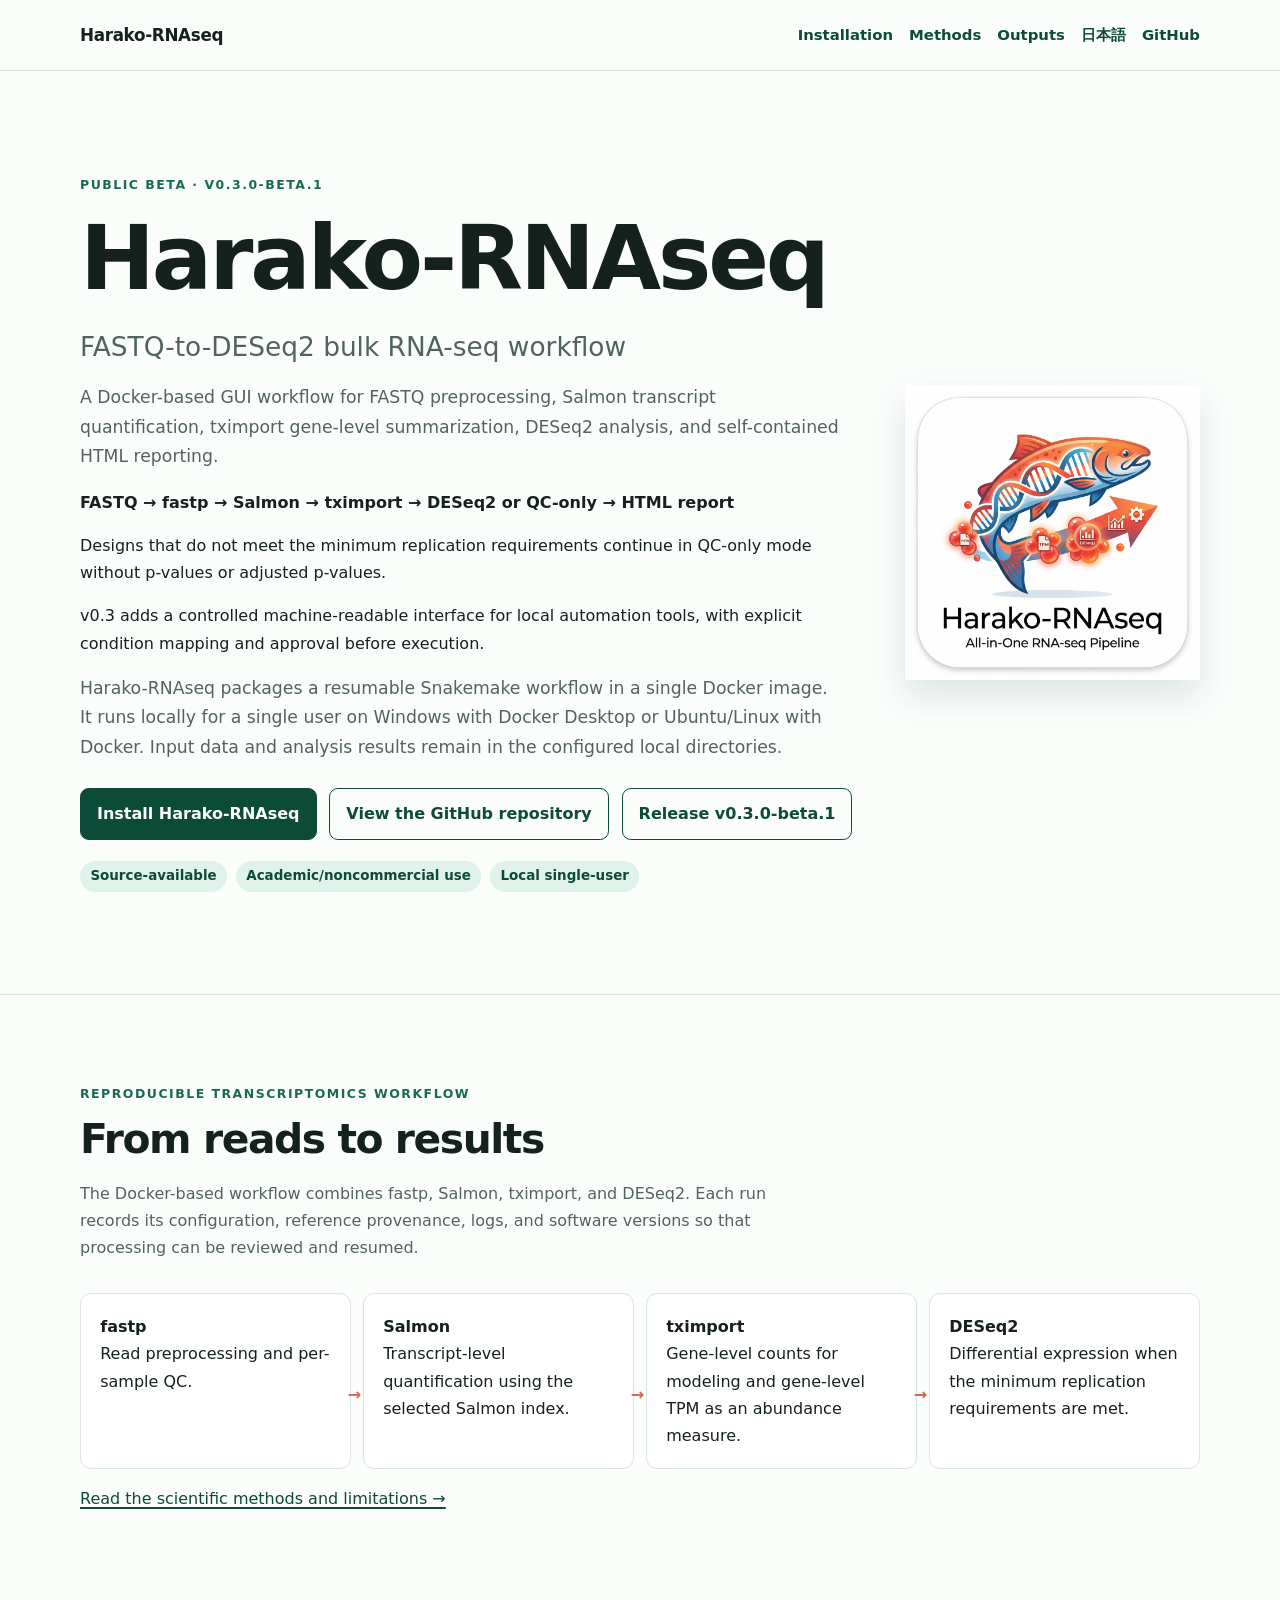
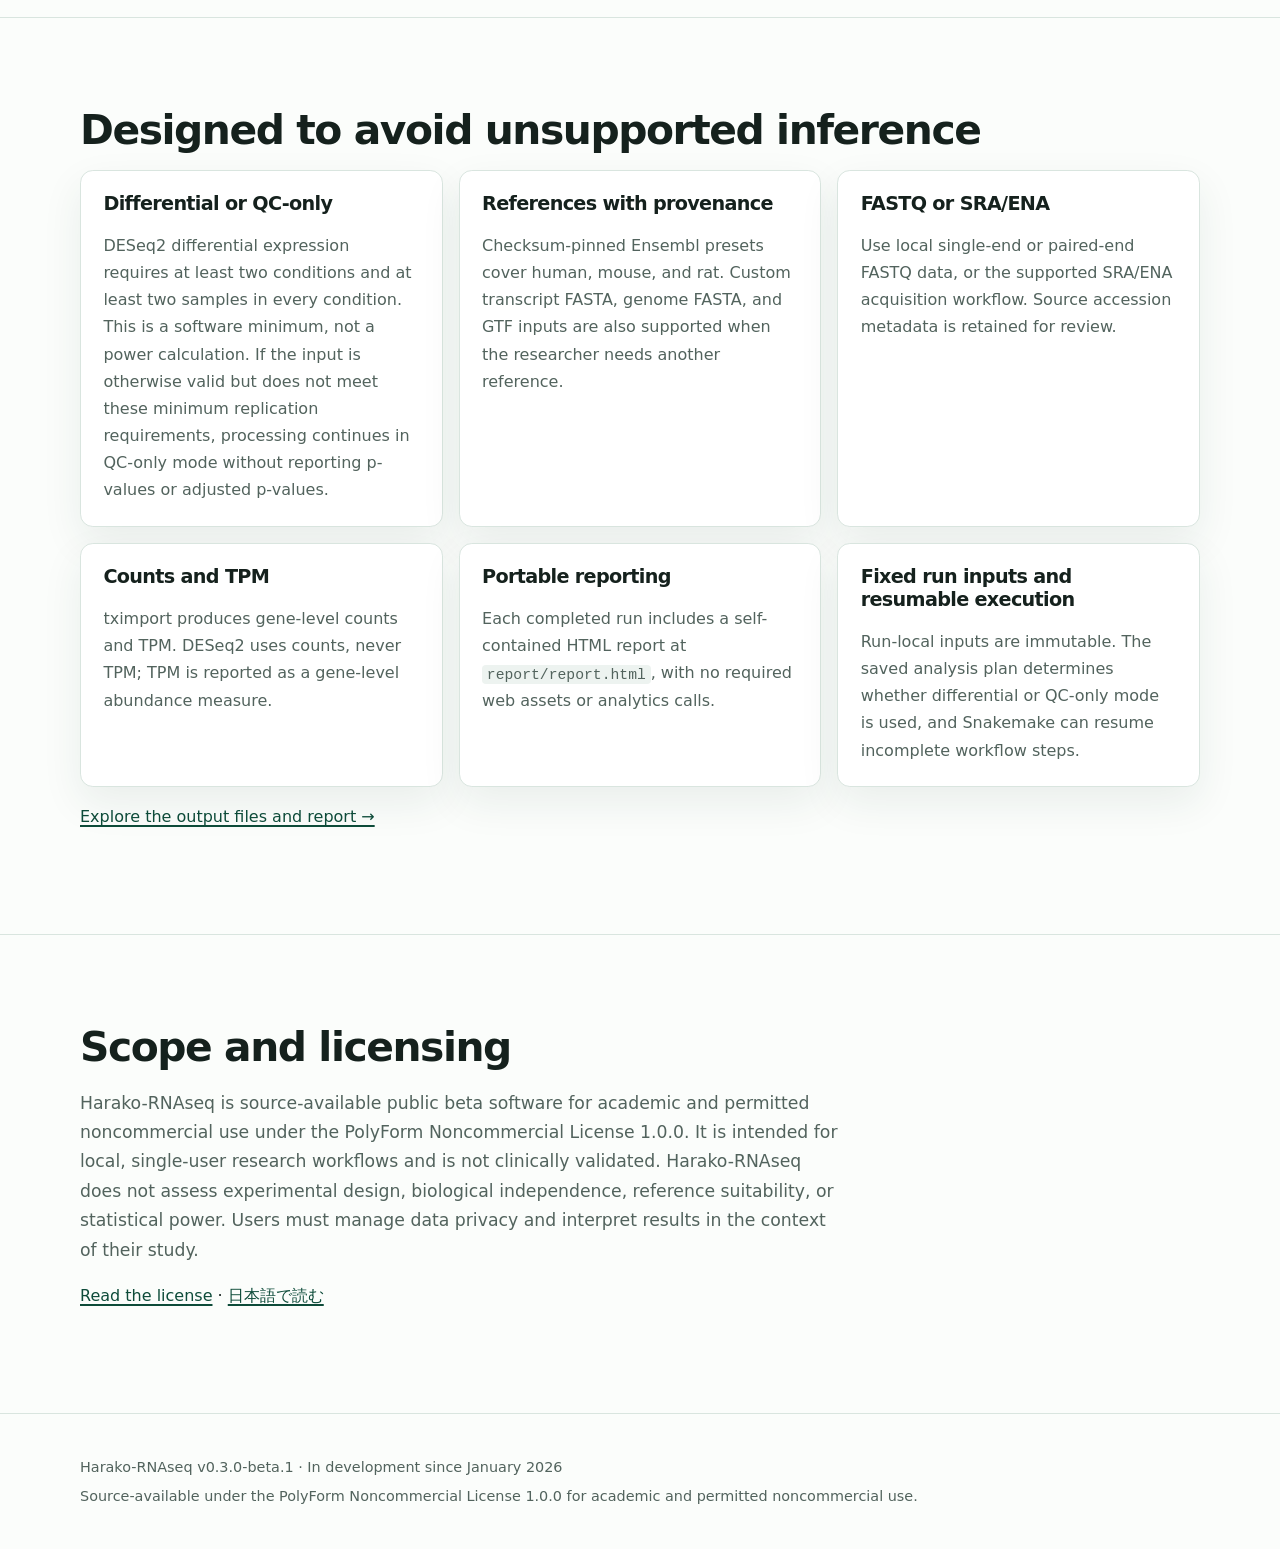
==== site/index.html @ 7e8749cb "chore(release): bump Harako-RNAseq to v0.3.0-beta.1" ====
<!doctype html>
<html lang="en">
<head>
  <meta charset="utf-8">
  <meta name="viewport" content="width=device-width, initial-scale=1">
  <title>Harako-RNAseq | FASTQ-to-DESeq2 Bulk RNA-seq Workflow</title>
  <meta name="description" content="Harako-RNAseq is a Docker-based bulk RNA-seq GUI workflow from FASTQ preprocessing through Salmon, tximport, DESeq2 or QC-only analysis, and self-contained HTML reporting.">
  <link rel="canonical" href="https://do-shima.github.io/harako-rnaseq/">
  <link rel="alternate" hreflang="en" href="https://do-shima.github.io/harako-rnaseq/">
  <link rel="alternate" hreflang="ja" href="https://do-shima.github.io/harako-rnaseq/ja/">
  <link rel="alternate" hreflang="x-default" href="https://do-shima.github.io/harako-rnaseq/">
  <meta property="og:title" content="Harako-RNAseq | FASTQ-to-DESeq2 Bulk RNA-seq Workflow">
  <meta property="og:description" content="Harako-RNAseq is a Docker-based bulk RNA-seq GUI workflow from FASTQ preprocessing through Salmon, tximport, DESeq2 or QC-only analysis, and self-contained HTML reporting.">
  <meta property="og:type" content="website">
  <meta property="og:url" content="https://do-shima.github.io/harako-rnaseq/">
  <meta property="og:image" content="https://do-shima.github.io/harako-rnaseq/assets/harako-logo.png">
  <link rel="stylesheet" href="assets/site.css">
  <script type="application/ld+json">
  {
    "@context": "https://schema.org",
    "@type": "SoftwareApplication",
    "name": "Harako-RNAseq",
    "alternateName": "Harako RNAseq",
    "softwareVersion": "0.3.0-beta.1",
    "operatingSystem": "Windows and Linux through Docker",
    "applicationSubCategory": "Bioinformatics",
    "description": "Harako-RNAseq is a Docker-based bulk RNA-seq GUI workflow from FASTQ preprocessing through Salmon, tximport, DESeq2 or QC-only analysis, and self-contained HTML reporting.",
    "codeRepository": "https://github.com/do-shima/harako-rnaseq",
    "downloadUrl": "https://github.com/do-shima/harako-rnaseq/releases/tag/v0.3.0-beta.1",
    "license": "https://polyformproject.org/licenses/noncommercial/1.0.0/",
    "author": {"@type": "Person", "name": "Daisuke Ohshima"},
    "isAccessibleForFree": true,
    "offers": {"@type": "Offer", "price": 0, "priceCurrency": "USD"}
  }
  </script>
</head>
<body>
  <a class="skip-link" href="#main">Skip to content</a>
  <header class="site-header">
    <nav class="nav" aria-label="Primary navigation">
      <a class="brand" href="./">Harako-RNAseq</a>
      <div class="nav-links">
        <a href="installation/">Installation</a>
        <a href="methods/">Methods</a>
        <a href="outputs/">Outputs</a>
        <a href="ja/" lang="ja">日本語</a>
        <a href="https://github.com/do-shima/harako-rnaseq">GitHub</a>
      </div>
    </nav>
  </header>

  <main id="main">
    <section class="container hero">
      <div>
        <p class="eyebrow">Public beta · v0.3.0-beta.1</p>
        <h1>Harako-RNAseq</h1>
        <p class="subtitle">FASTQ-to-DESeq2 bulk RNA-seq workflow</p>
        <p class="lede">A Docker-based GUI workflow for FASTQ preprocessing, Salmon transcript quantification, tximport gene-level summarization, DESeq2 analysis, and self-contained HTML reporting.</p>
        <p><strong>FASTQ → fastp → Salmon → tximport → DESeq2 or QC-only → HTML report</strong></p>
        <p>Designs that do not meet the minimum replication requirements continue in QC-only mode without p-values or adjusted p-values.</p>
        <p>v0.3 adds a controlled machine-readable interface for local automation tools, with explicit condition mapping and approval before execution.</p>
        <p class="lede">Harako-RNAseq packages a resumable Snakemake workflow in a single Docker image. It runs locally for a single user on Windows with Docker Desktop or Ubuntu/Linux with Docker. Input data and analysis results remain in the configured local directories.</p>
        <div class="actions">
          <a class="button primary" href="installation/">Install Harako-RNAseq</a>
          <a class="button" href="https://github.com/do-shima/harako-rnaseq">View the GitHub repository</a>
          <a class="button" href="https://github.com/do-shima/harako-rnaseq/releases/tag/v0.3.0-beta.1">Release v0.3.0-beta.1</a>
        </div>
        <div class="status" aria-label="Project status">
          <span class="pill">Source-available</span>
          <span class="pill">Academic/noncommercial use</span>
          <span class="pill">Local single-user</span>
        </div>
      </div>
      <img class="hero-logo" src="assets/harako-logo.png" width="640" height="640" alt="Harako-RNAseq salmon and RNA logo">
    </section>

    <section class="section">
      <div class="container">
        <p class="eyebrow">Reproducible transcriptomics workflow</p>
        <h2>From reads to results</h2>
        <p class="section-intro">The Docker-based workflow combines fastp, Salmon, tximport, and DESeq2. Each run records its configuration, reference provenance, logs, and software versions so that processing can be reviewed and resumed.</p>
        <ol class="flow" aria-label="Analysis flow">
          <li><strong>fastp</strong><br>Read preprocessing and per-sample QC.</li>
          <li><strong>Salmon</strong><br>Transcript-level quantification using the selected Salmon index.</li>
          <li><strong>tximport</strong><br>Gene-level counts for modeling and gene-level TPM as an abundance measure.</li>
          <li><strong>DESeq2</strong><br>Differential expression when the minimum replication requirements are met.</li>
        </ol>
        <p><a href="methods/">Read the scientific methods and limitations →</a></p>
      </div>
    </section>

    <section class="section">
      <div class="container">
        <h2>Designed to avoid unsupported inference</h2>
        <div class="grid">
          <article class="card">
            <h3>Differential or QC-only</h3>
            <p>DESeq2 differential expression requires at least two conditions and at least two samples in every condition. This is a software minimum, not a power calculation. If the input is otherwise valid but does not meet these minimum replication requirements, processing continues in QC-only mode without reporting p-values or adjusted p-values.</p>
          </article>
          <article class="card">
            <h3>References with provenance</h3>
            <p>Checksum-pinned Ensembl presets cover human, mouse, and rat. Custom transcript FASTA, genome FASTA, and GTF inputs are also supported when the researcher needs another reference.</p>
          </article>
          <article class="card">
            <h3>FASTQ or SRA/ENA</h3>
            <p>Use local single-end or paired-end FASTQ data, or the supported SRA/ENA acquisition workflow. Source accession metadata is retained for review.</p>
          </article>
          <article class="card">
            <h3>Counts and TPM</h3>
            <p>tximport produces gene-level counts and TPM. DESeq2 uses counts, never TPM; TPM is reported as a gene-level abundance measure.</p>
          </article>
          <article class="card">
            <h3>Portable reporting</h3>
            <p>Each completed run includes a self-contained HTML report at <code>report/report.html</code>, with no required web assets or analytics calls.</p>
          </article>
          <article class="card">
            <h3>Fixed run inputs and resumable execution</h3>
            <p>Run-local inputs are immutable. The saved analysis plan determines whether differential or QC-only mode is used, and Snakemake can resume incomplete workflow steps.</p>
          </article>
        </div>
        <p><a href="outputs/">Explore the output files and report →</a></p>
      </div>
    </section>

    <section class="section">
      <div class="container">
        <h2>Scope and licensing</h2>
        <p class="lede">Harako-RNAseq is source-available public beta software for academic and permitted noncommercial use under the PolyForm Noncommercial License 1.0.0. It is intended for local, single-user research workflows and is not clinically validated. Harako-RNAseq does not assess experimental design, biological independence, reference suitability, or statistical power. Users must manage data privacy and interpret results in the context of their study.</p>
        <p><a href="https://github.com/do-shima/harako-rnaseq/blob/main/LICENSE">Read the license</a> · <a href="ja/" lang="ja">日本語で読む</a></p>
      </div>
    </section>
  </main>

  <footer class="site-footer">
    <div class="container">
      <p>Harako-RNAseq v0.3.0-beta.1 · In development since January 2026</p>
      <p>Source-available under the PolyForm Noncommercial License 1.0.0 for academic and permitted noncommercial use.</p>
    </div>
  </footer>
</body>
</html>
---- site/assets/site.css ----
:root {
  color-scheme: light;
  --ink: #15211d;
  --muted: #52635d;
  --paper: #fbfdfb;
  --panel: #ffffff;
  --green: #176b52;
  --green-dark: #0d4b39;
  --mint: #dff3ea;
  --salmon: #d8624c;
  --line: #d9e5df;
  --shadow: 0 16px 40px rgba(20, 63, 49, 0.08);
}
* {
  box-sizing: border-box;
}

html {
  scroll-behavior: smooth;
}

body {
  margin: 0;
  color: var(--ink);
  background: var(--paper);
  font-family: system-ui, -apple-system, BlinkMacSystemFont, "Segoe UI", sans-serif;
  font-size: 1rem;
  line-height: 1.7;
}

a {
  color: var(--green-dark);
  text-decoration-thickness: 0.1em;
  text-underline-offset: 0.18em;
}

a:hover {
  color: var(--salmon);
}

.skip-link {
  position: absolute;
  top: -5rem;
  left: 1rem;
  z-index: 10;
  padding: 0.7rem 1rem;
  color: white;
  background: var(--green-dark);
}

.skip-link:focus {
  top: 1rem;
}

.site-header {
  border-bottom: 1px solid var(--line);
  background: rgba(251, 253, 251, 0.96);
}

.nav,
.container {
  width: min(1120px, calc(100% - 2rem));
  margin-inline: auto;
}

.nav {
  display: flex;
  align-items: center;
  justify-content: space-between;
  gap: 1.5rem;
  min-height: 4.4rem;
}

.brand {
  color: var(--ink);
  font-size: 1.05rem;
  font-weight: 800;
  letter-spacing: -0.02em;
  text-decoration: none;
  white-space: nowrap;
}

.nav-links {
  display: flex;
  flex-wrap: wrap;
  justify-content: flex-end;
  gap: 0.35rem 1rem;
}

.nav-links a {
  font-size: 0.93rem;
  font-weight: 650;
  text-decoration: none;
}

.hero {
  display: grid;
  grid-template-columns: minmax(0, 1.45fr) minmax(240px, 0.55fr);
  align-items: center;
  gap: 3rem;
  padding-block: clamp(3.5rem, 8vw, 7rem);
}

.eyebrow {
  margin: 0 0 0.7rem;
  color: var(--green);
  font-size: 0.78rem;
  font-weight: 800;
  letter-spacing: 0.12em;
  text-transform: uppercase;
}

h1,
h2,
h3 {
  line-height: 1.18;
  letter-spacing: -0.035em;
}

h1 {
  max-width: 16ch;
  margin: 0;
  font-size: clamp(2.8rem, 7vw, 5.7rem);
}

.page-hero h1 {
  font-size: clamp(2.45rem, 6vw, 4.6rem);
}

h2 {
  margin: 0 0 1rem;
  font-size: clamp(1.75rem, 4vw, 2.55rem);
}

h3 {
  margin: 0 0 0.45rem;
  font-size: 1.2rem;
}

.subtitle {
  max-width: 720px;
  margin: 1rem 0;
  color: var(--muted);
  font-size: clamp(1.2rem, 2.7vw, 1.65rem);
  line-height: 1.45;
}

.lede {
  max-width: 760px;
  color: var(--muted);
  font-size: 1.08rem;
}

.hero-logo {
  display: block;
  width: min(100%, 330px);
  height: auto;
  margin-inline: auto;
  filter: drop-shadow(0 16px 18px rgba(20, 63, 49, 0.12));
}

.actions {
  display: flex;
  flex-wrap: wrap;
  gap: 0.8rem;
  margin-top: 1.6rem;
}

.button {
  display: inline-block;
  padding: 0.72rem 1rem;
  border: 1px solid var(--green-dark);
  border-radius: 0.55rem;
  font-weight: 750;
  text-decoration: none;
}

.button.primary {
  color: white;
  background: var(--green-dark);
}

.button:hover {
  border-color: var(--salmon);
}

.button.primary:hover {
  color: white;
  background: var(--salmon);
}

.status {
  display: flex;
  flex-wrap: wrap;
  gap: 0.55rem;
  margin-top: 1.3rem;
}

.pill {
  padding: 0.25rem 0.65rem;
  border-radius: 999px;
  color: var(--green-dark);
  background: var(--mint);
  font-size: 0.84rem;
  font-weight: 750;
}

.section {
  padding-block: clamp(3rem, 7vw, 5.5rem);
  border-top: 1px solid var(--line);
}

.section-intro {
  max-width: 720px;
  margin-bottom: 2rem;
  color: var(--muted);
}

.grid {
  display: grid;
  grid-template-columns: repeat(3, minmax(0, 1fr));
  gap: 1rem;
}

.card {
  padding: 1.4rem;
  border: 1px solid var(--line);
  border-radius: 0.8rem;
  background: var(--panel);
  box-shadow: var(--shadow);
}

.card p,
.card ul {
  margin-bottom: 0;
  color: var(--muted);
}

.flow {
  display: grid;
  grid-template-columns: repeat(4, minmax(0, 1fr));
  gap: 0.75rem;
  padding: 0;
  list-style: none;
}

.flow li {
  position: relative;
  padding: 1.2rem;
  border: 1px solid var(--line);
  border-radius: 0.7rem;
  background: var(--panel);
}

.flow li:not(:last-child)::after {
  position: absolute;
  top: 50%;
  right: -0.7rem;
  z-index: 1;
  content: "→";
  color: var(--salmon);
  font-weight: 900;
}

.notice {
  margin-block: 1.5rem;
  padding: 1rem 1.2rem;
  border-left: 4px solid var(--salmon);
  background: #fff4f1;
}

code {
  padding: 0.12rem 0.3rem;
  border-radius: 0.25rem;
  background: #edf3f0;
  font-size: 0.92em;
}

pre {
  overflow-x: auto;
  padding: 1rem 1.15rem;
  border-radius: 0.65rem;
  color: #eaf7f1;
  background: #12251e;
  line-height: 1.55;
}

pre code {
  padding: 0;
  color: inherit;
  background: transparent;
}

.site-footer {
  padding-block: 2.3rem;
  border-top: 1px solid var(--line);
  color: var(--muted);
  font-size: 0.9rem;
}

.site-footer p {
  margin: 0.25rem 0;
}

@media (max-width: 760px) {
  .nav {
    align-items: flex-start;
    flex-direction: column;
    padding-block: 1rem;
  }

  .nav-links {
    justify-content: flex-start;
  }

  .hero {
    grid-template-columns: 1fr;
  }

  .hero-logo {
    width: min(70vw, 280px);
  }

  .grid,
  .flow {
    grid-template-columns: 1fr;
  }

  .flow li:not(:last-child)::after {
    top: auto;
    right: 50%;
    bottom: -1.15rem;
    transform: rotate(90deg);
  }
}
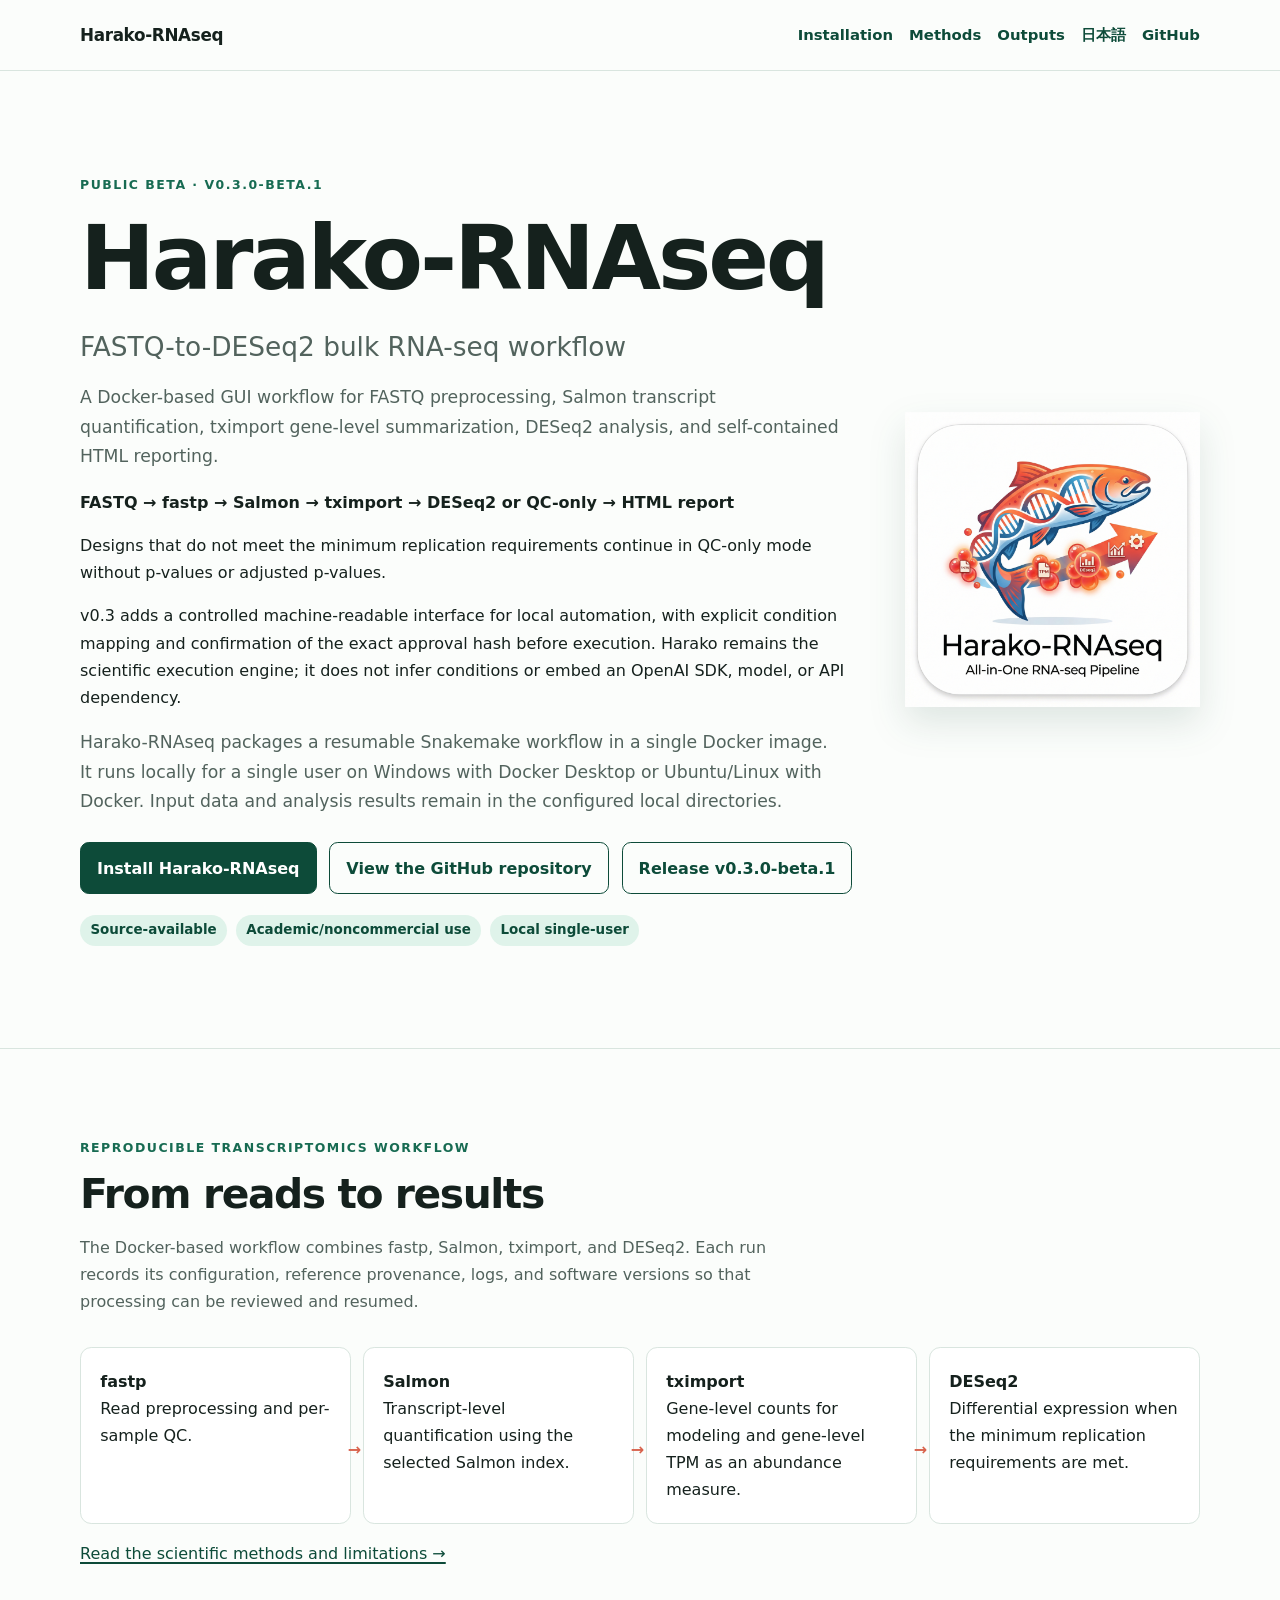
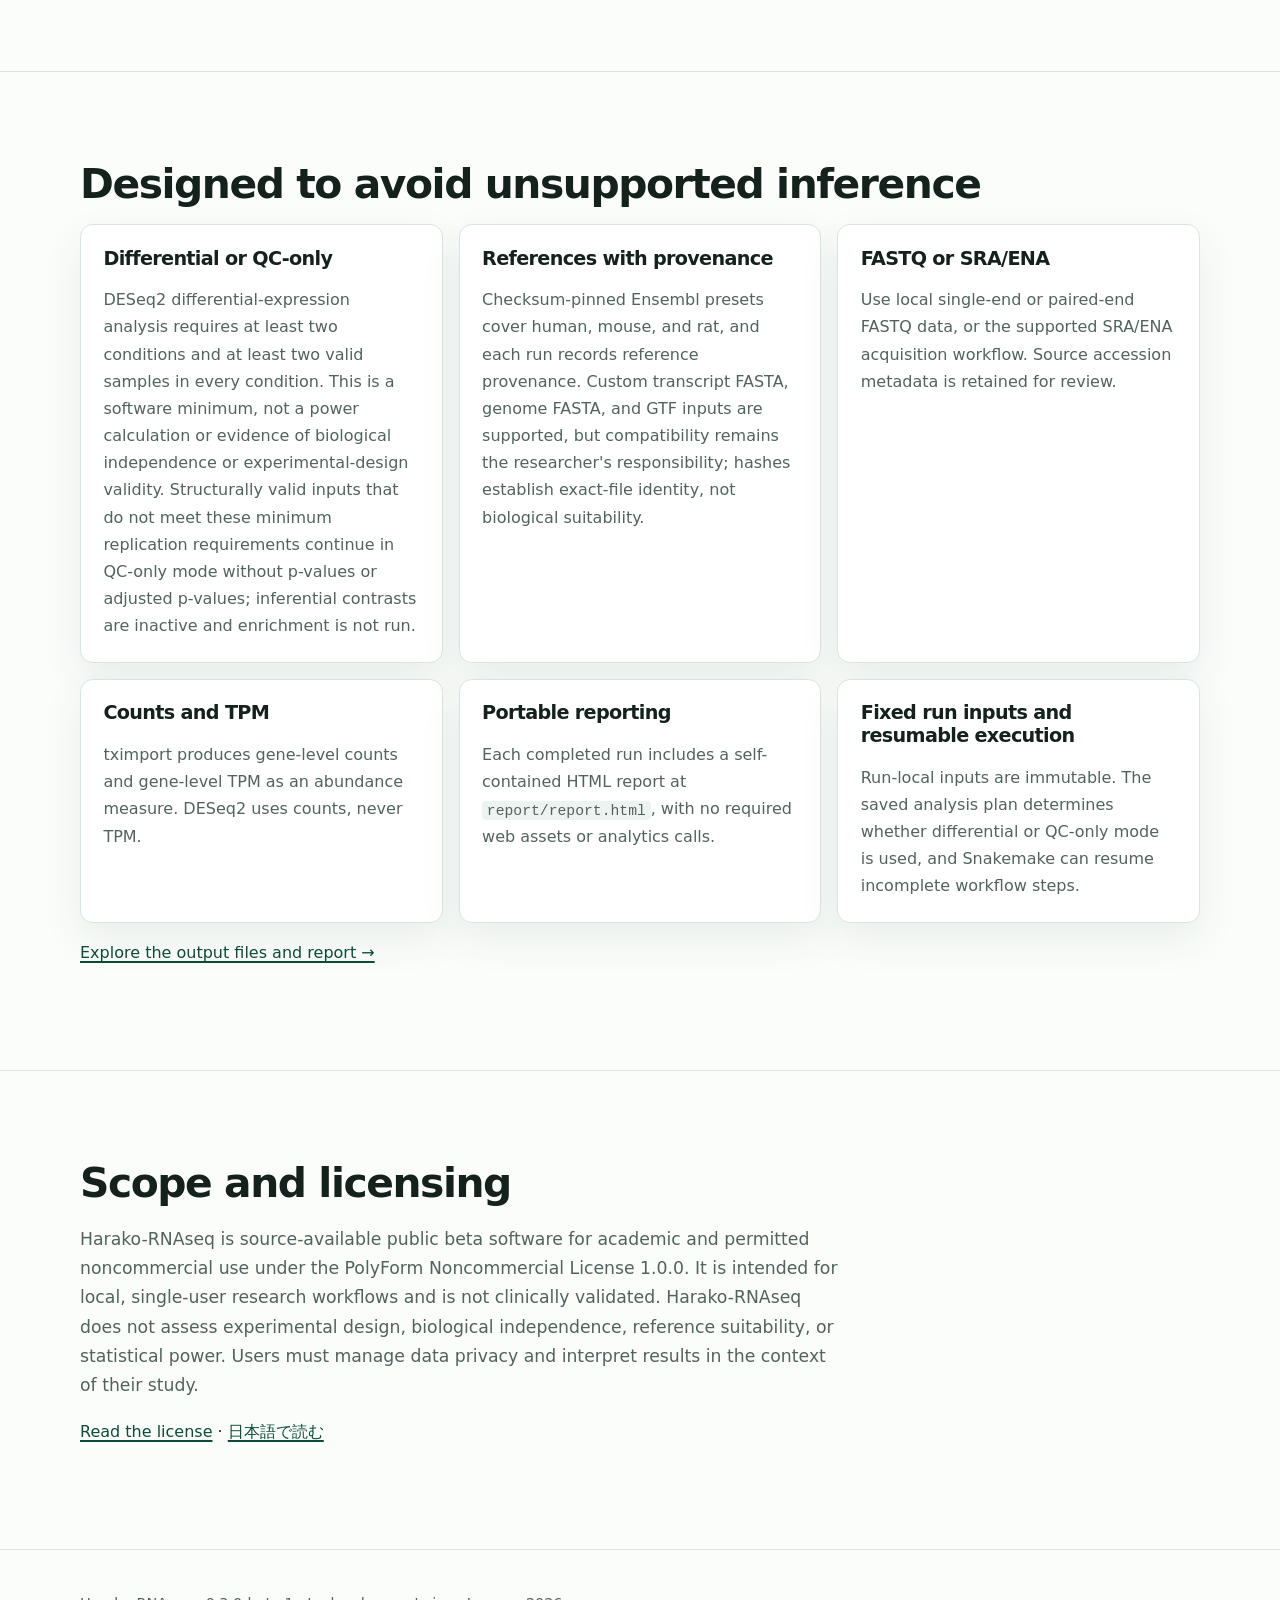
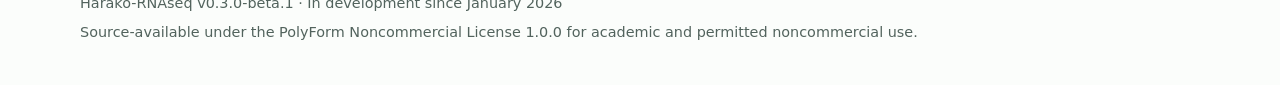
==== commit 7f82ccee: "docs: harmonize README and website scientific wording" ====
--- a/site/index.html
+++ b/site/index.html
@@ -58,7 +58,7 @@
         <p class="lede">A Docker-based GUI workflow for FASTQ preprocessing, Salmon transcript quantification, tximport gene-level summarization, DESeq2 analysis, and self-contained HTML reporting.</p>
         <p><strong>FASTQ → fastp → Salmon → tximport → DESeq2 or QC-only → HTML report</strong></p>
         <p>Designs that do not meet the minimum replication requirements continue in QC-only mode without p-values or adjusted p-values.</p>
-        <p>v0.3 adds a controlled machine-readable interface for local automation tools, with explicit condition mapping and approval before execution.</p>
+        <p>v0.3 adds a controlled machine-readable interface for local automation, with explicit condition mapping and confirmation of the exact approval hash before execution. Harako remains the scientific execution engine; it does not infer conditions or embed an OpenAI SDK, model, or API dependency.</p>
         <p class="lede">Harako-RNAseq packages a resumable Snakemake workflow in a single Docker image. It runs locally for a single user on Windows with Docker Desktop or Ubuntu/Linux with Docker. Input data and analysis results remain in the configured local directories.</p>
         <div class="actions">
           <a class="button primary" href="installation/">Install Harako-RNAseq</a>
@@ -95,11 +95,11 @@
         <div class="grid">
           <article class="card">
             <h3>Differential or QC-only</h3>
-            <p>DESeq2 differential expression requires at least two conditions and at least two samples in every condition. This is a software minimum, not a power calculation. If the input is otherwise valid but does not meet these minimum replication requirements, processing continues in QC-only mode without reporting p-values or adjusted p-values.</p>
+            <p>DESeq2 differential-expression analysis requires at least two conditions and at least two valid samples in every condition. This is a software minimum, not a power calculation or evidence of biological independence or experimental-design validity. Structurally valid inputs that do not meet these minimum replication requirements continue in QC-only mode without p-values or adjusted p-values; inferential contrasts are inactive and enrichment is not run.</p>
           </article>
           <article class="card">
             <h3>References with provenance</h3>
-            <p>Checksum-pinned Ensembl presets cover human, mouse, and rat. Custom transcript FASTA, genome FASTA, and GTF inputs are also supported when the researcher needs another reference.</p>
+            <p>Checksum-pinned Ensembl presets cover human, mouse, and rat, and each run records reference provenance. Custom transcript FASTA, genome FASTA, and GTF inputs are supported, but compatibility remains the researcher's responsibility; hashes establish exact-file identity, not biological suitability.</p>
           </article>
           <article class="card">
             <h3>FASTQ or SRA/ENA</h3>
@@ -107,7 +107,7 @@
           </article>
           <article class="card">
             <h3>Counts and TPM</h3>
-            <p>tximport produces gene-level counts and TPM. DESeq2 uses counts, never TPM; TPM is reported as a gene-level abundance measure.</p>
+            <p>tximport produces gene-level counts and gene-level TPM as an abundance measure. DESeq2 uses counts, never TPM.</p>
           </article>
           <article class="card">
             <h3>Portable reporting</h3>
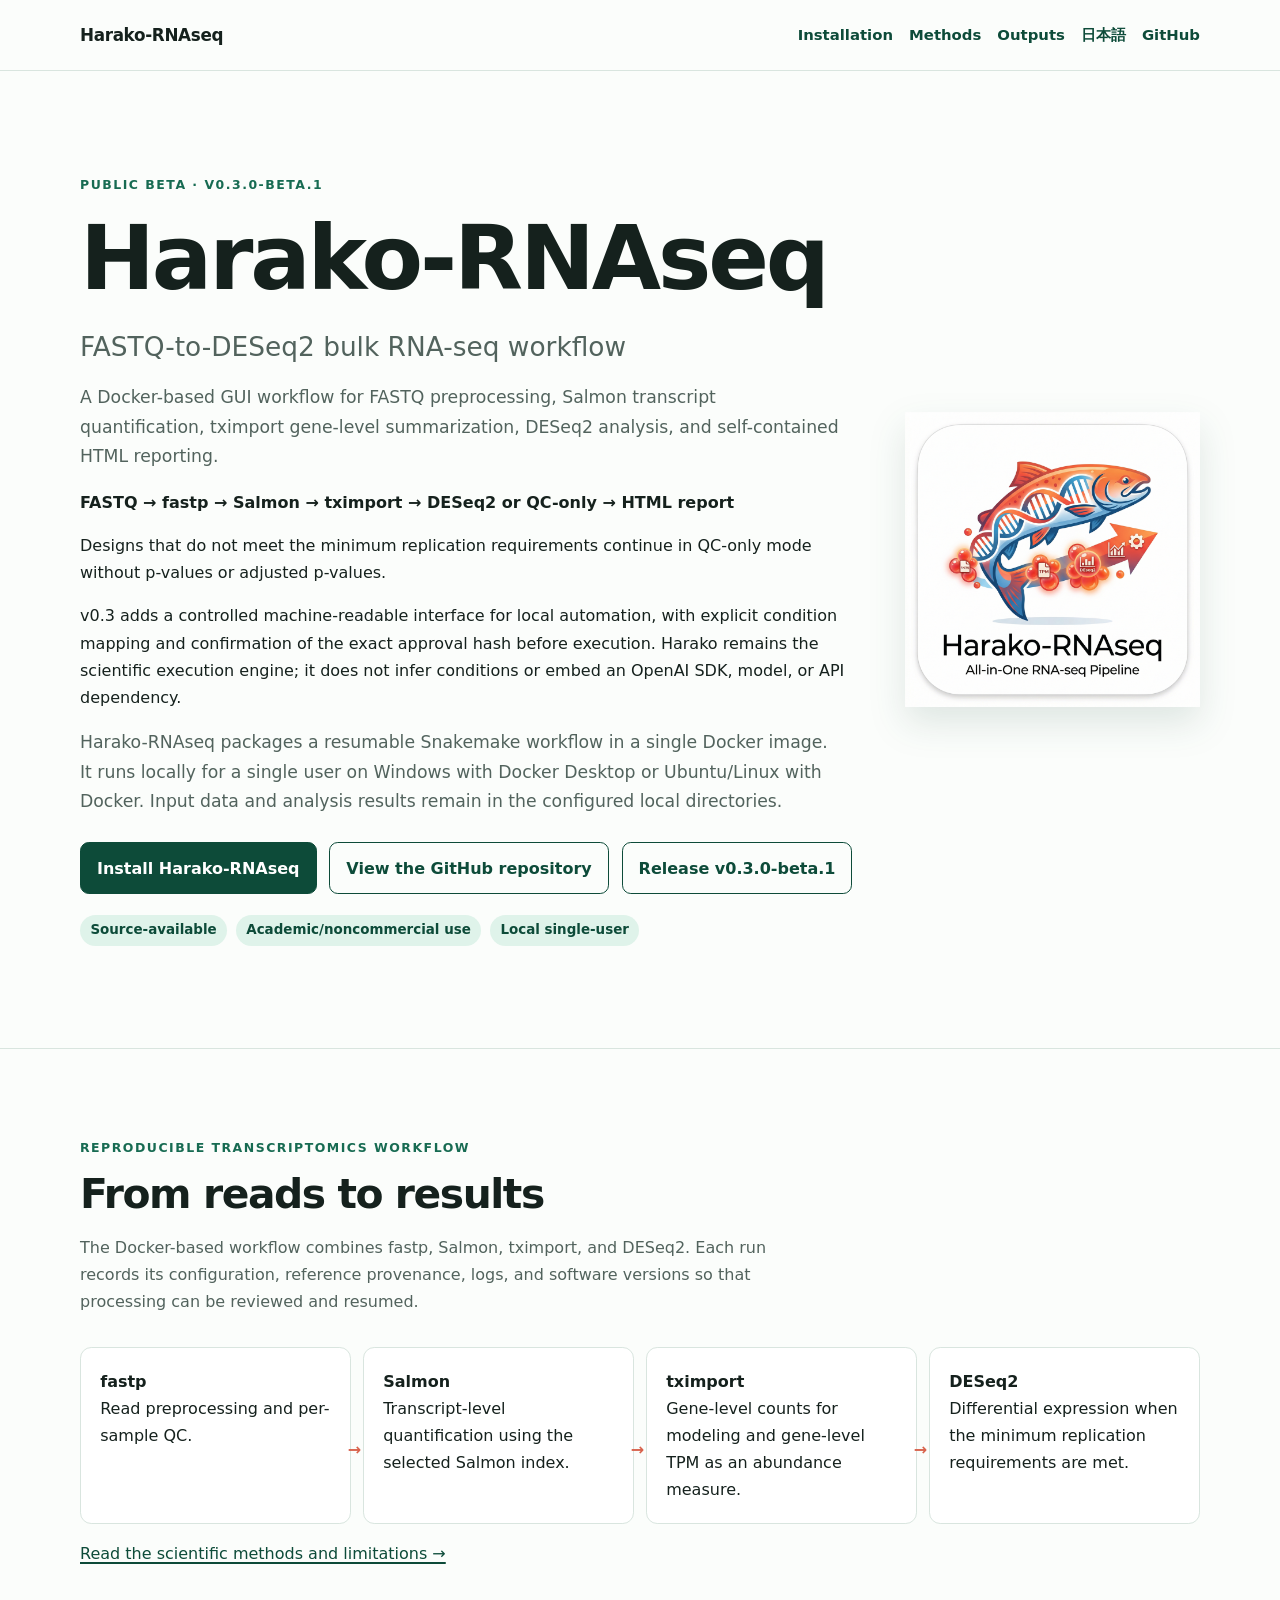
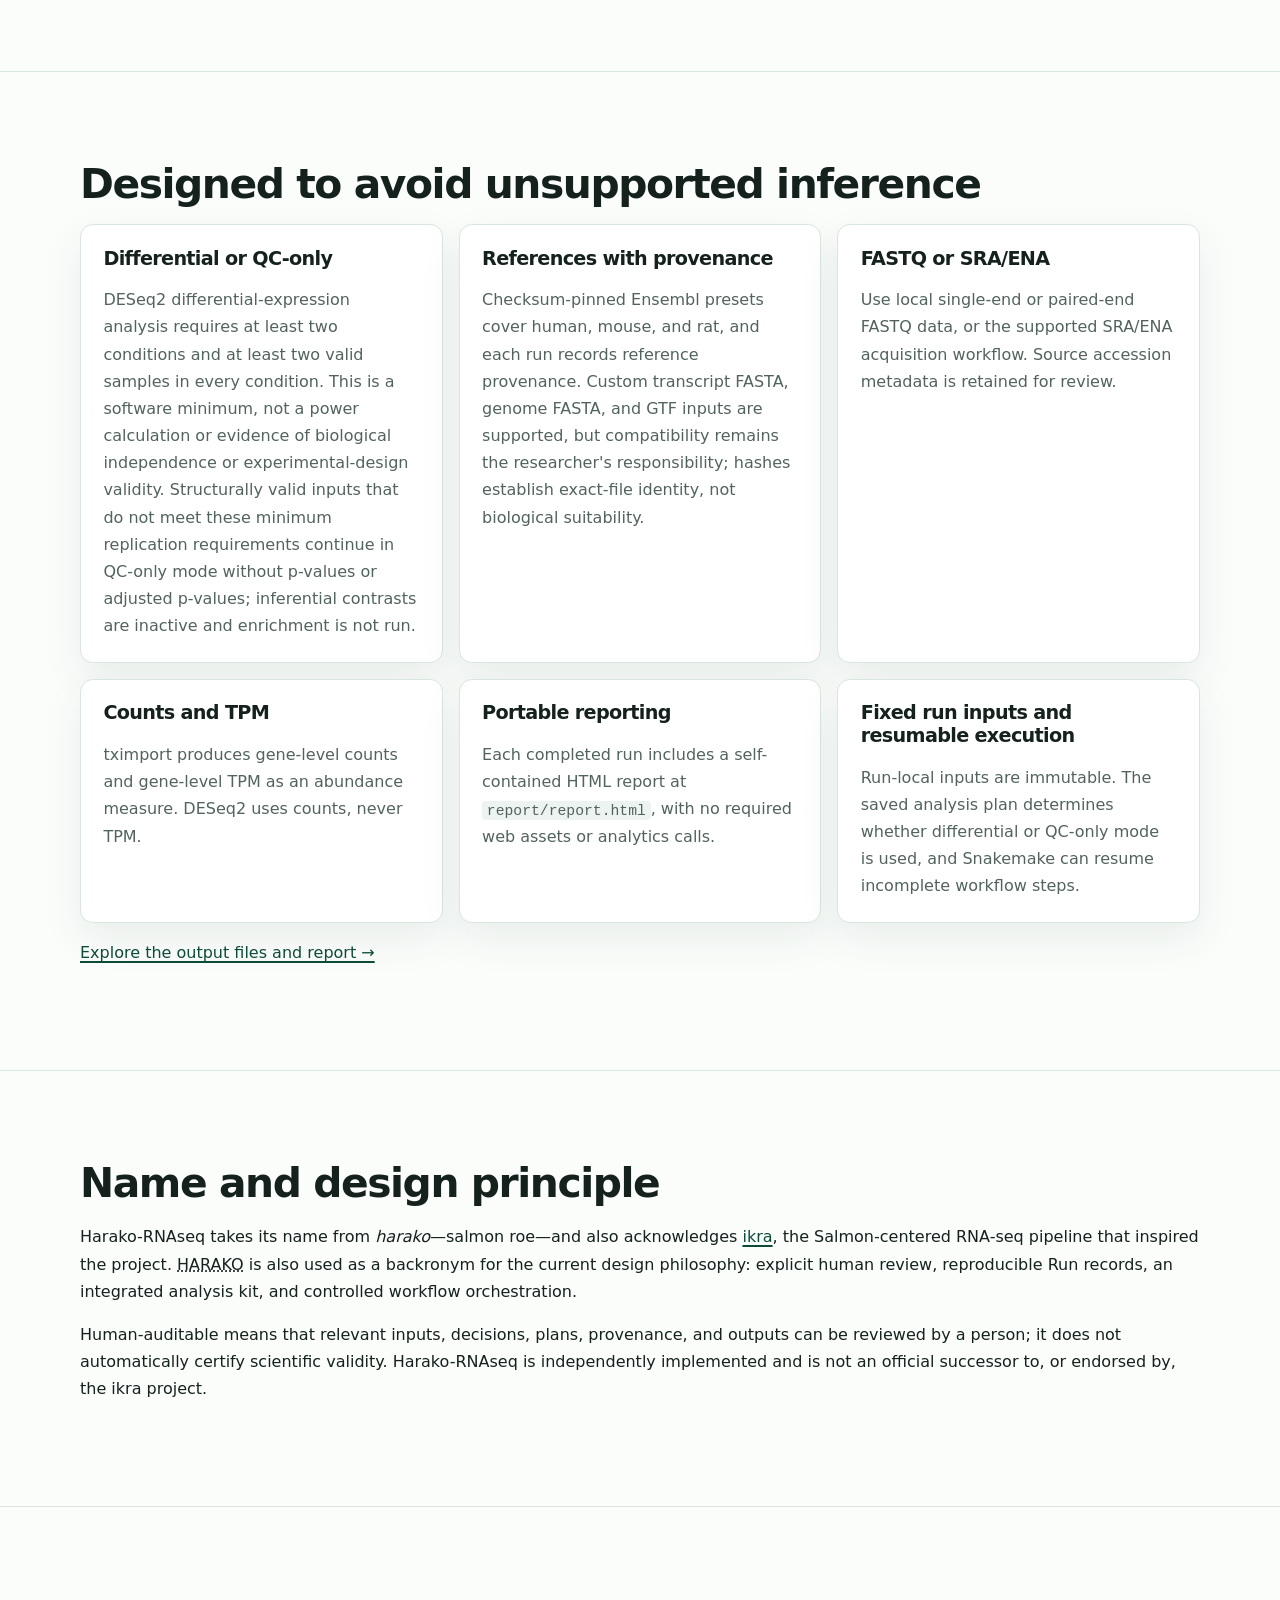
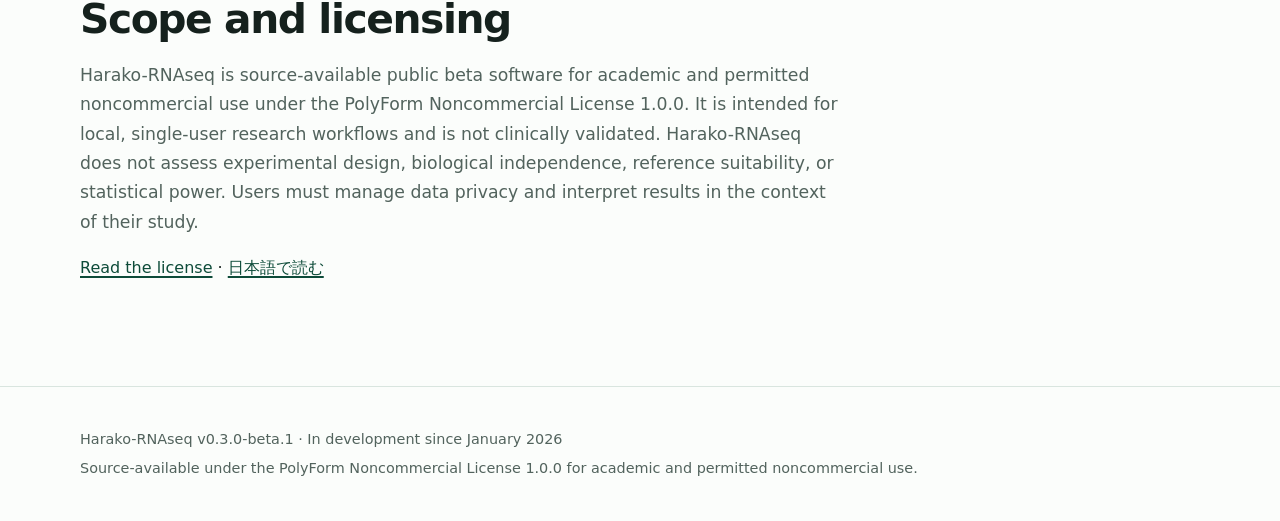
==== commit 81b4f67c: "docs: explain the HARAKO name and backronym" ====
--- a/site/index.html
+++ b/site/index.html
@@ -124,6 +124,14 @@
 
     <section class="section">
       <div class="container">
+        <h2>Name and design principle</h2>
+        <p>Harako-RNAseq takes its name from <em>harako</em>—salmon roe—and also acknowledges <a href="https://github.com/yyoshiaki/ikra">ikra</a>, the Salmon-centered RNA-seq pipeline that inspired the project. <abbr title="Human-Auditable, Reproducible Analysis Kit and Orchestrator">HARAKO</abbr> is also used as a backronym for the current design philosophy: explicit human review, reproducible Run records, an integrated analysis kit, and controlled workflow orchestration.</p>
+        <p>Human-auditable means that relevant inputs, decisions, plans, provenance, and outputs can be reviewed by a person; it does not automatically certify scientific validity. Harako-RNAseq is independently implemented and is not an official successor to, or endorsed by, the ikra project.</p>
+      </div>
+    </section>
+
+    <section class="section">
+      <div class="container">
         <h2>Scope and licensing</h2>
         <p class="lede">Harako-RNAseq is source-available public beta software for academic and permitted noncommercial use under the PolyForm Noncommercial License 1.0.0. It is intended for local, single-user research workflows and is not clinically validated. Harako-RNAseq does not assess experimental design, biological independence, reference suitability, or statistical power. Users must manage data privacy and interpret results in the context of their study.</p>
         <p><a href="https://github.com/do-shima/harako-rnaseq/blob/main/LICENSE">Read the license</a> · <a href="ja/" lang="ja">日本語で読む</a></p>
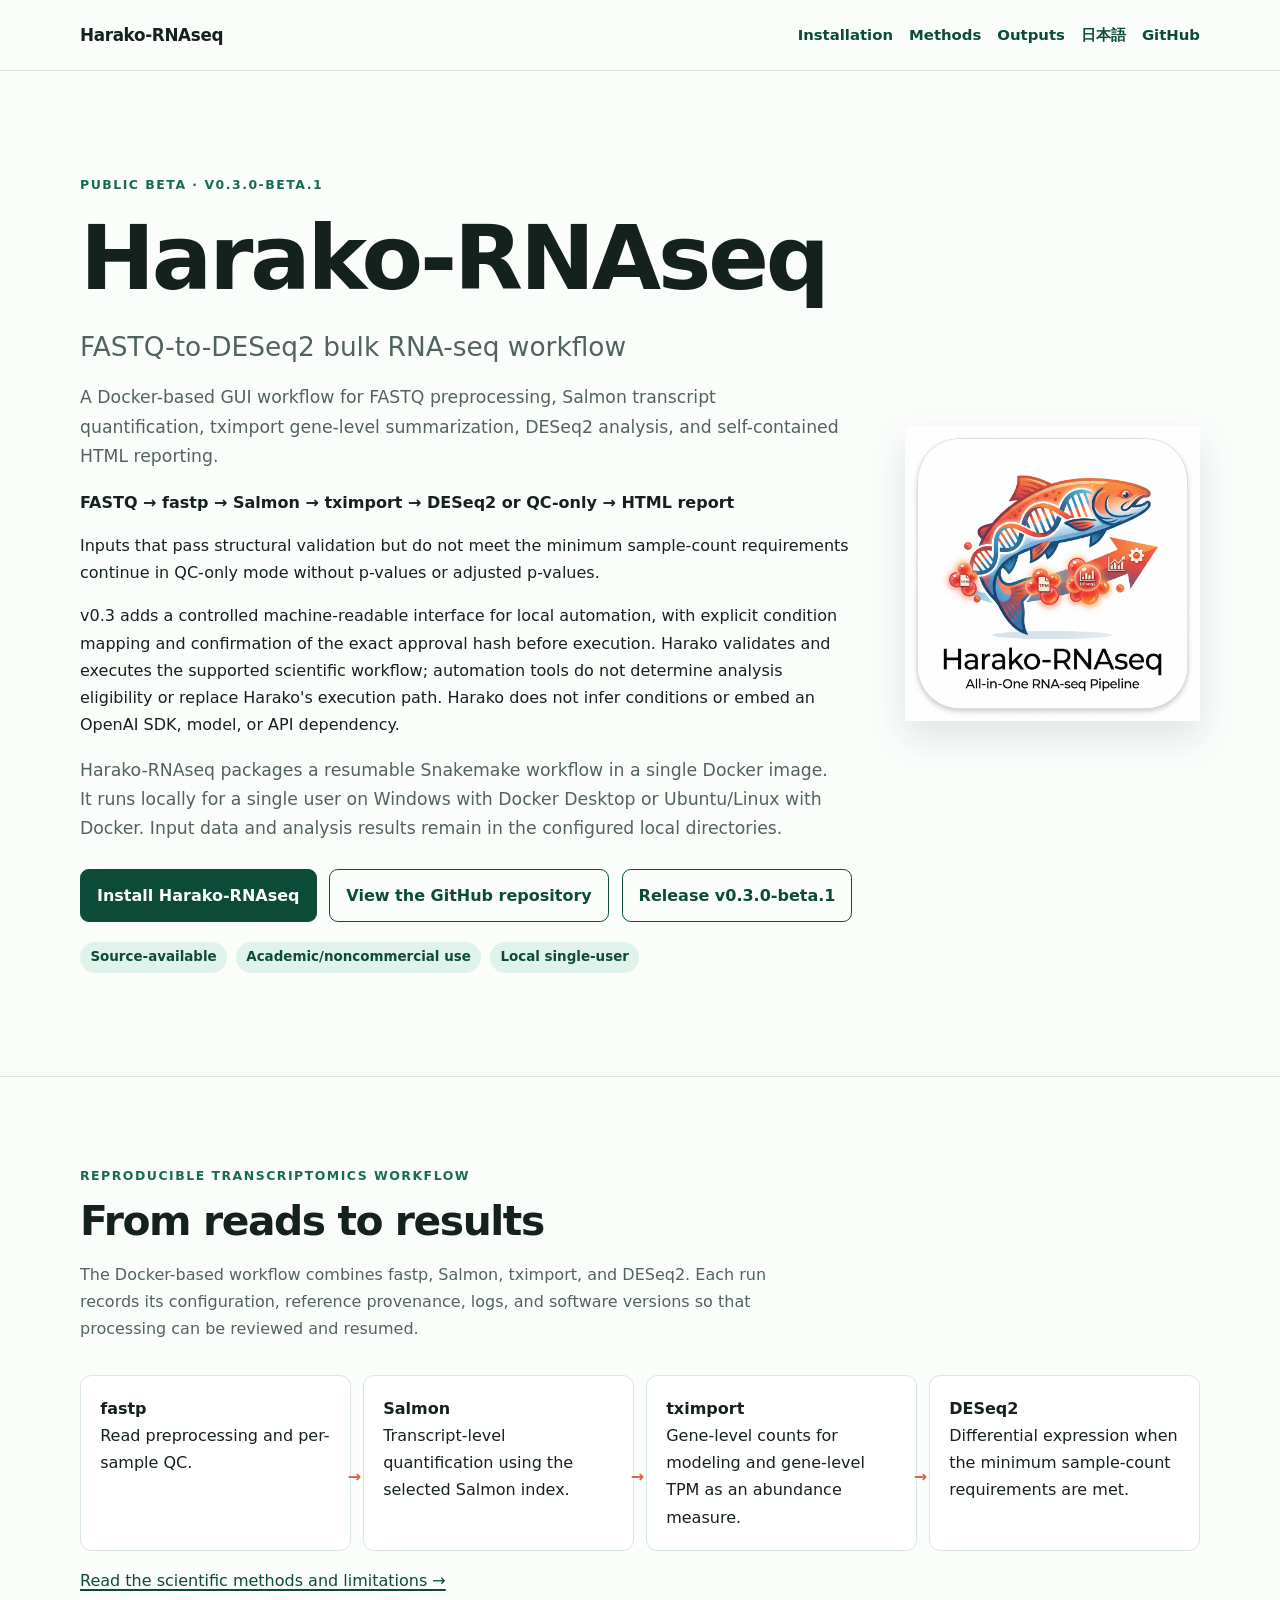
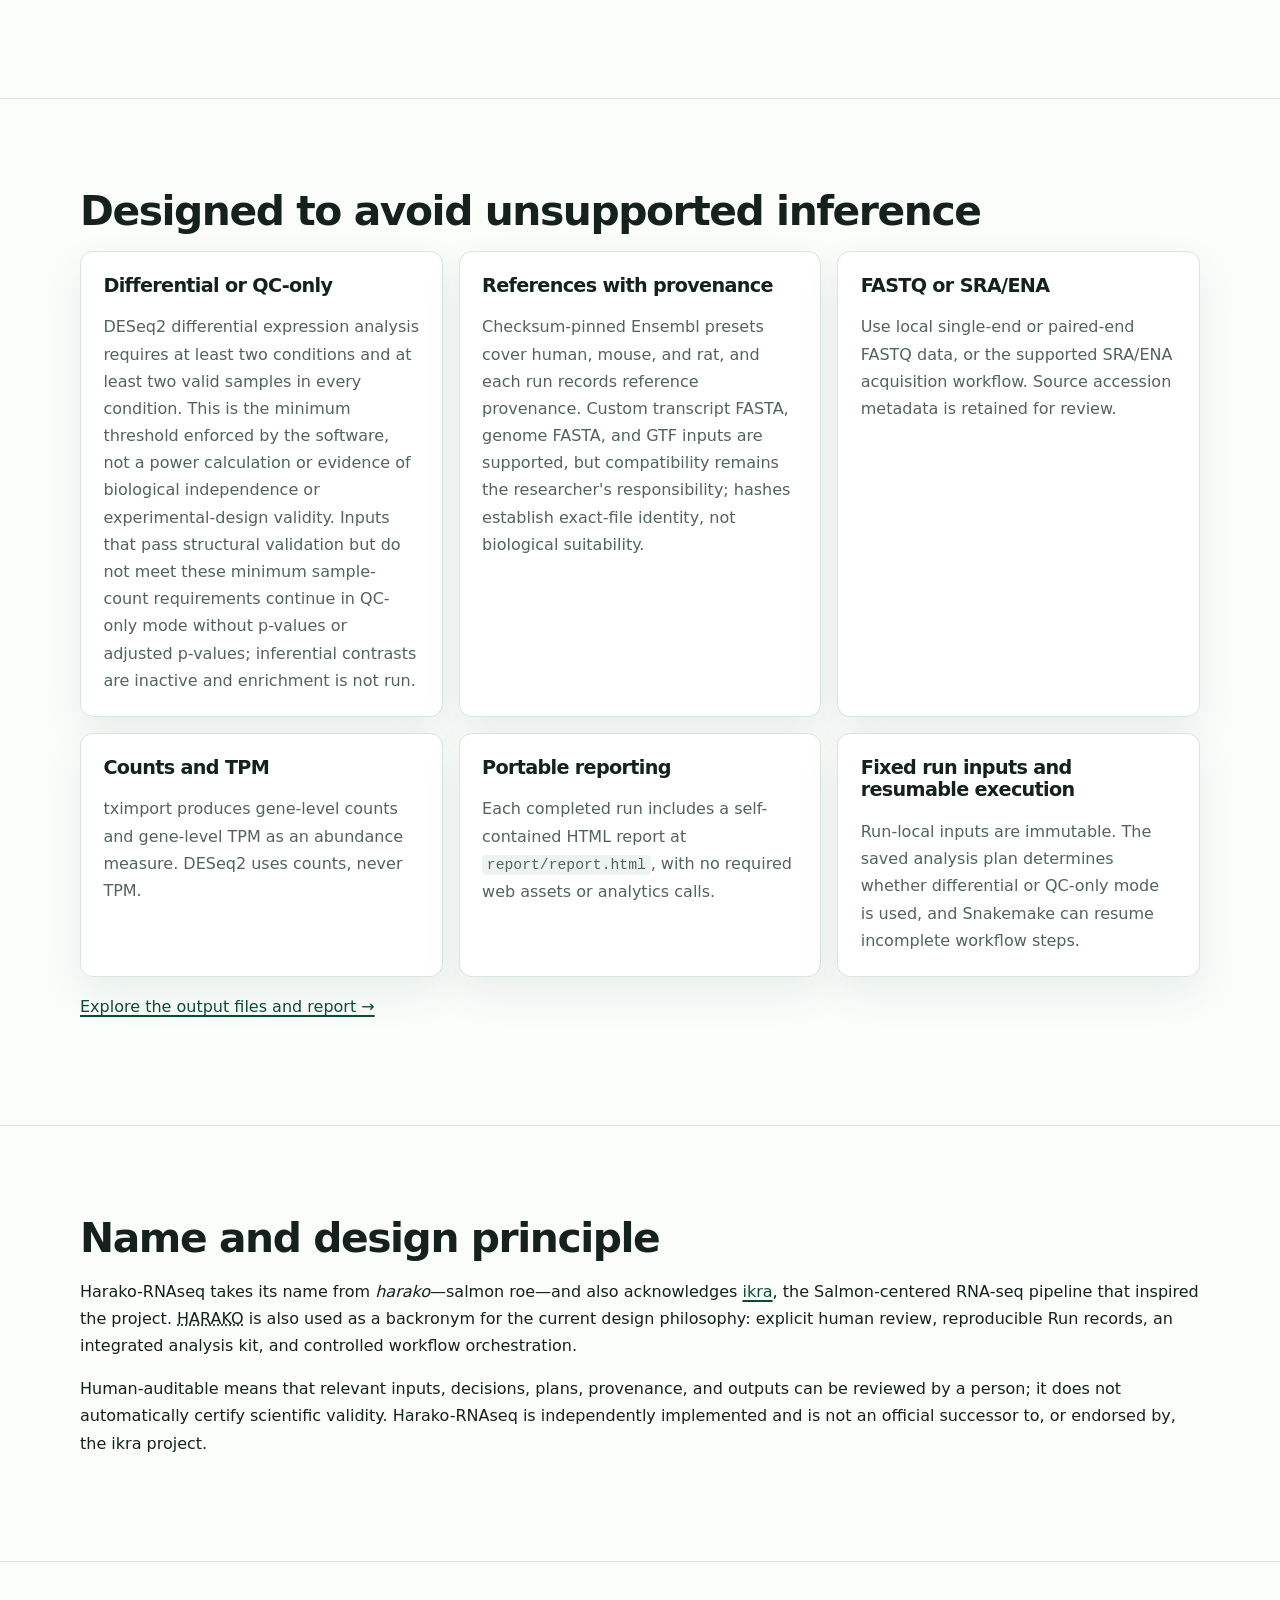
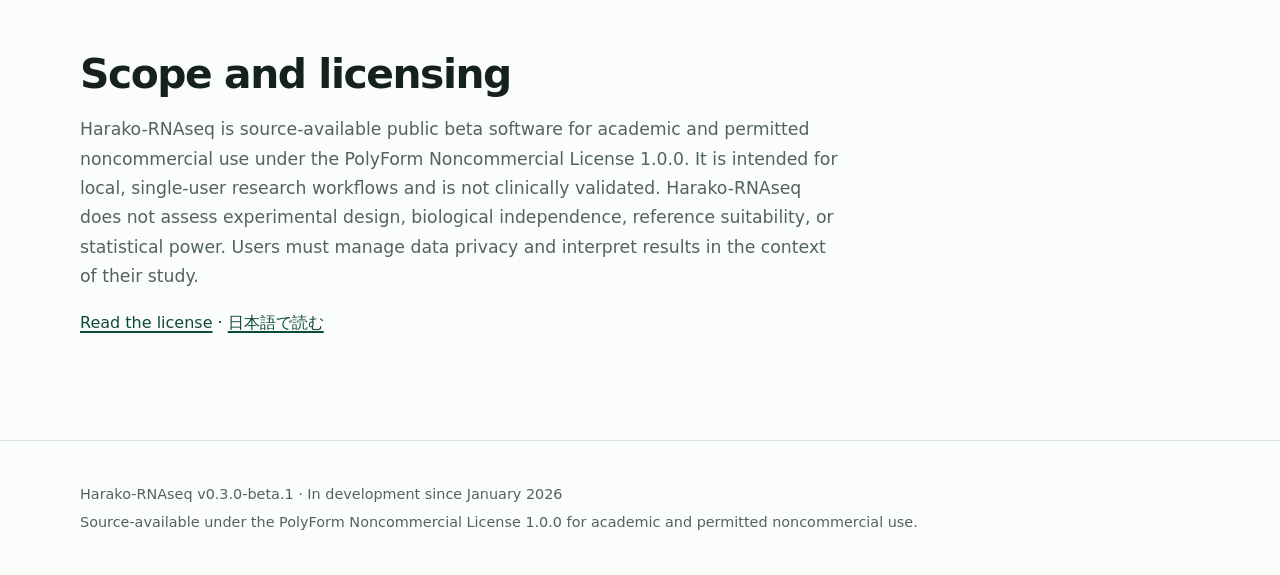
==== commit 541865cd: "fix(i18n): harmonize user-facing workflow terminology" ====
--- a/site/index.html
+++ b/site/index.html
@@ -57,8 +57,8 @@
         <p class="subtitle">FASTQ-to-DESeq2 bulk RNA-seq workflow</p>
         <p class="lede">A Docker-based GUI workflow for FASTQ preprocessing, Salmon transcript quantification, tximport gene-level summarization, DESeq2 analysis, and self-contained HTML reporting.</p>
         <p><strong>FASTQ → fastp → Salmon → tximport → DESeq2 or QC-only → HTML report</strong></p>
-        <p>Designs that do not meet the minimum replication requirements continue in QC-only mode without p-values or adjusted p-values.</p>
-        <p>v0.3 adds a controlled machine-readable interface for local automation, with explicit condition mapping and confirmation of the exact approval hash before execution. Harako remains the scientific execution engine; it does not infer conditions or embed an OpenAI SDK, model, or API dependency.</p>
+        <p>Inputs that pass structural validation but do not meet the minimum sample-count requirements continue in QC-only mode without p-values or adjusted p-values.</p>
+        <p>v0.3 adds a controlled machine-readable interface for local automation, with explicit condition mapping and confirmation of the exact approval hash before execution. Harako validates and executes the supported scientific workflow; automation tools do not determine analysis eligibility or replace Harako's execution path. Harako does not infer conditions or embed an OpenAI SDK, model, or API dependency.</p>
         <p class="lede">Harako-RNAseq packages a resumable Snakemake workflow in a single Docker image. It runs locally for a single user on Windows with Docker Desktop or Ubuntu/Linux with Docker. Input data and analysis results remain in the configured local directories.</p>
         <div class="actions">
           <a class="button primary" href="installation/">Install Harako-RNAseq</a>
@@ -83,7 +83,7 @@
           <li><strong>fastp</strong><br>Read preprocessing and per-sample QC.</li>
           <li><strong>Salmon</strong><br>Transcript-level quantification using the selected Salmon index.</li>
           <li><strong>tximport</strong><br>Gene-level counts for modeling and gene-level TPM as an abundance measure.</li>
-          <li><strong>DESeq2</strong><br>Differential expression when the minimum replication requirements are met.</li>
+          <li><strong>DESeq2</strong><br>Differential expression when the minimum sample-count requirements are met.</li>
         </ol>
         <p><a href="methods/">Read the scientific methods and limitations →</a></p>
       </div>
@@ -95,7 +95,7 @@
         <div class="grid">
           <article class="card">
             <h3>Differential or QC-only</h3>
-            <p>DESeq2 differential-expression analysis requires at least two conditions and at least two valid samples in every condition. This is a software minimum, not a power calculation or evidence of biological independence or experimental-design validity. Structurally valid inputs that do not meet these minimum replication requirements continue in QC-only mode without p-values or adjusted p-values; inferential contrasts are inactive and enrichment is not run.</p>
+            <p>DESeq2 differential expression analysis requires at least two conditions and at least two valid samples in every condition. This is the minimum threshold enforced by the software, not a power calculation or evidence of biological independence or experimental-design validity. Inputs that pass structural validation but do not meet these minimum sample-count requirements continue in QC-only mode without p-values or adjusted p-values; inferential contrasts are inactive and enrichment is not run.</p>
           </article>
           <article class="card">
             <h3>References with provenance</h3>
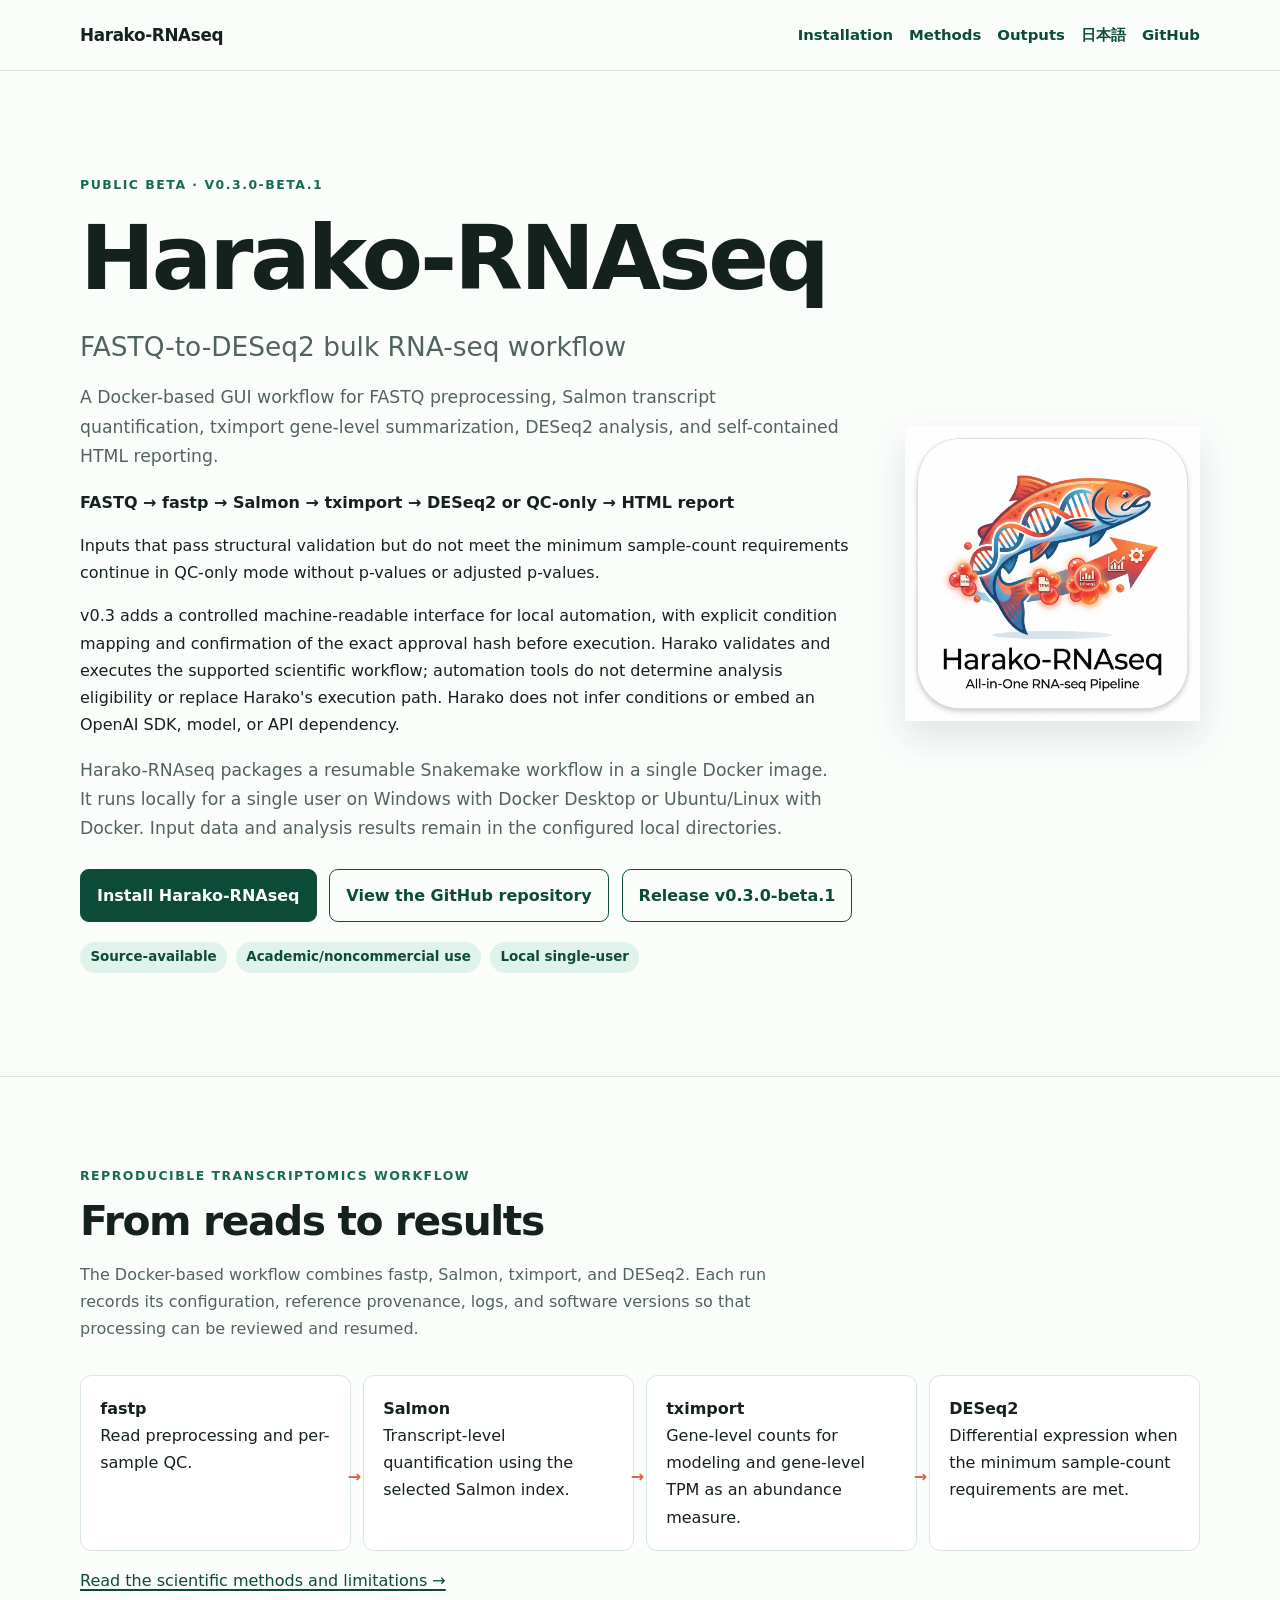
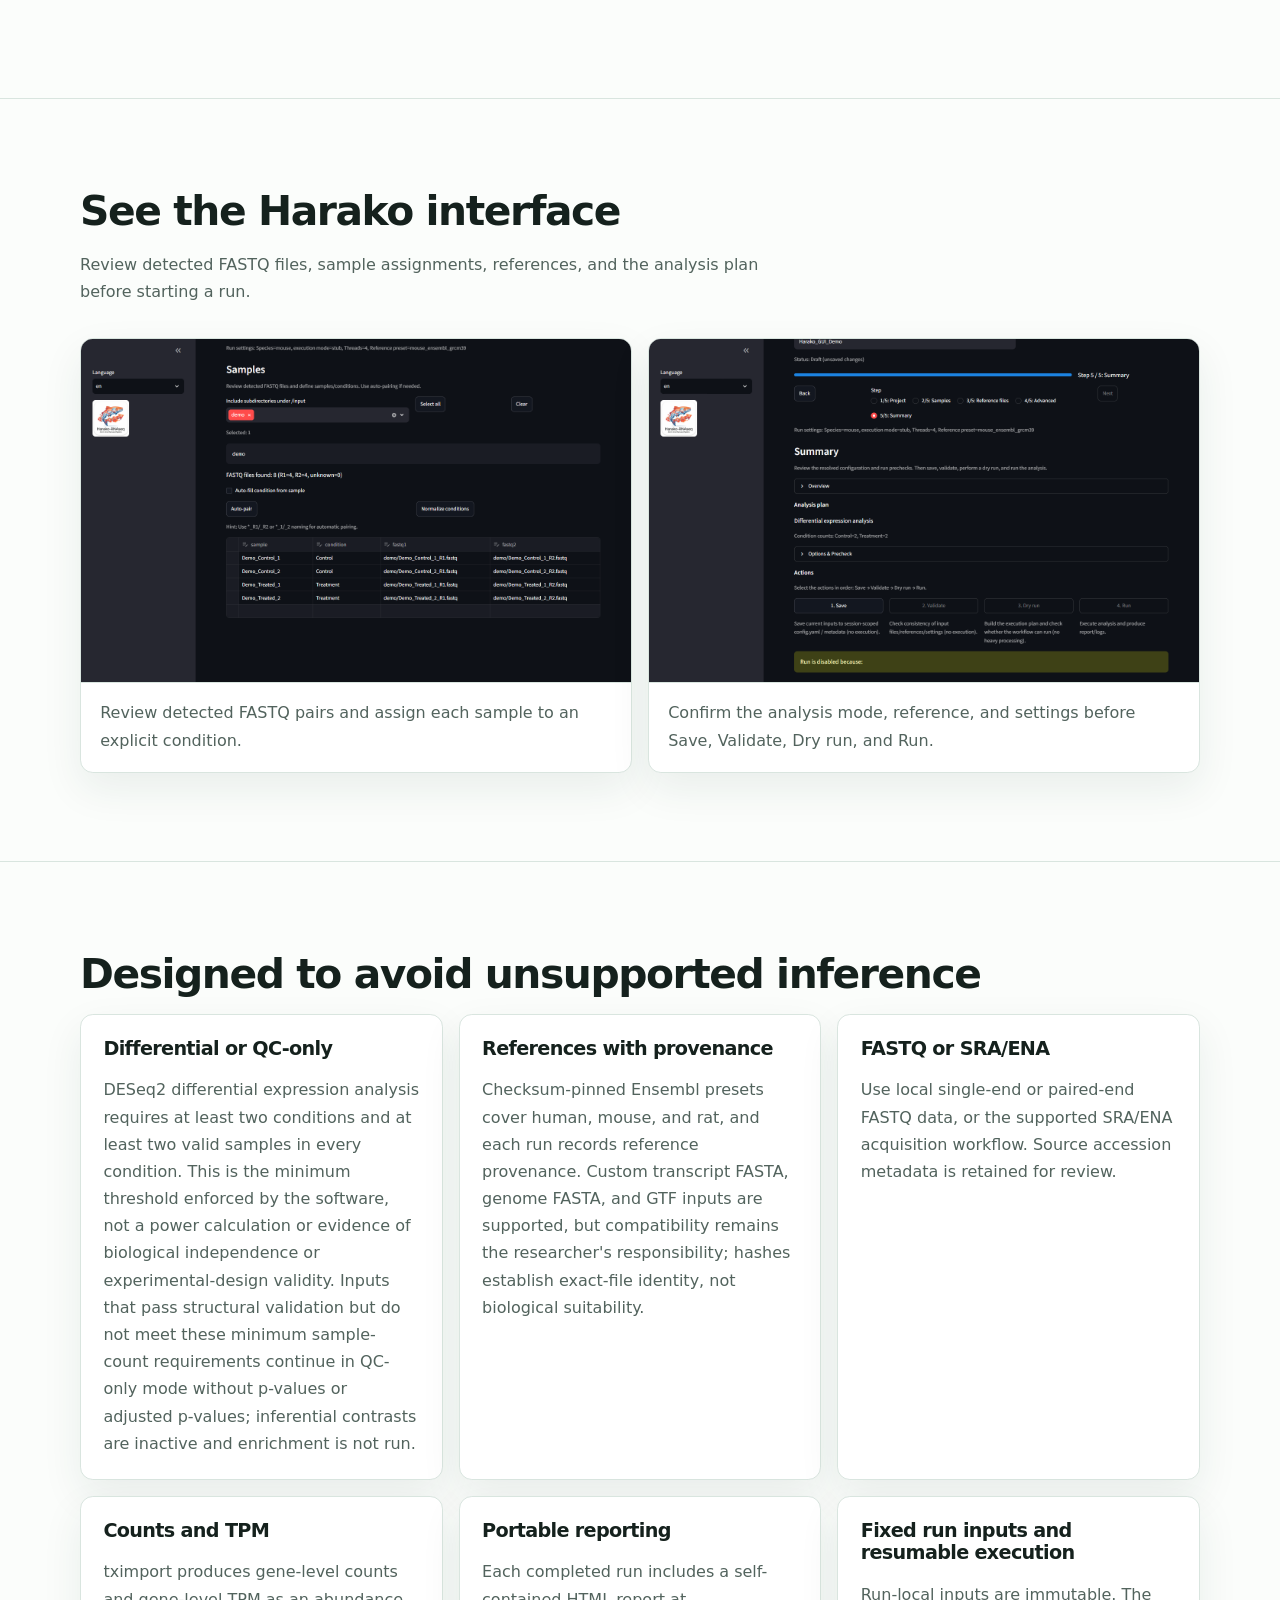
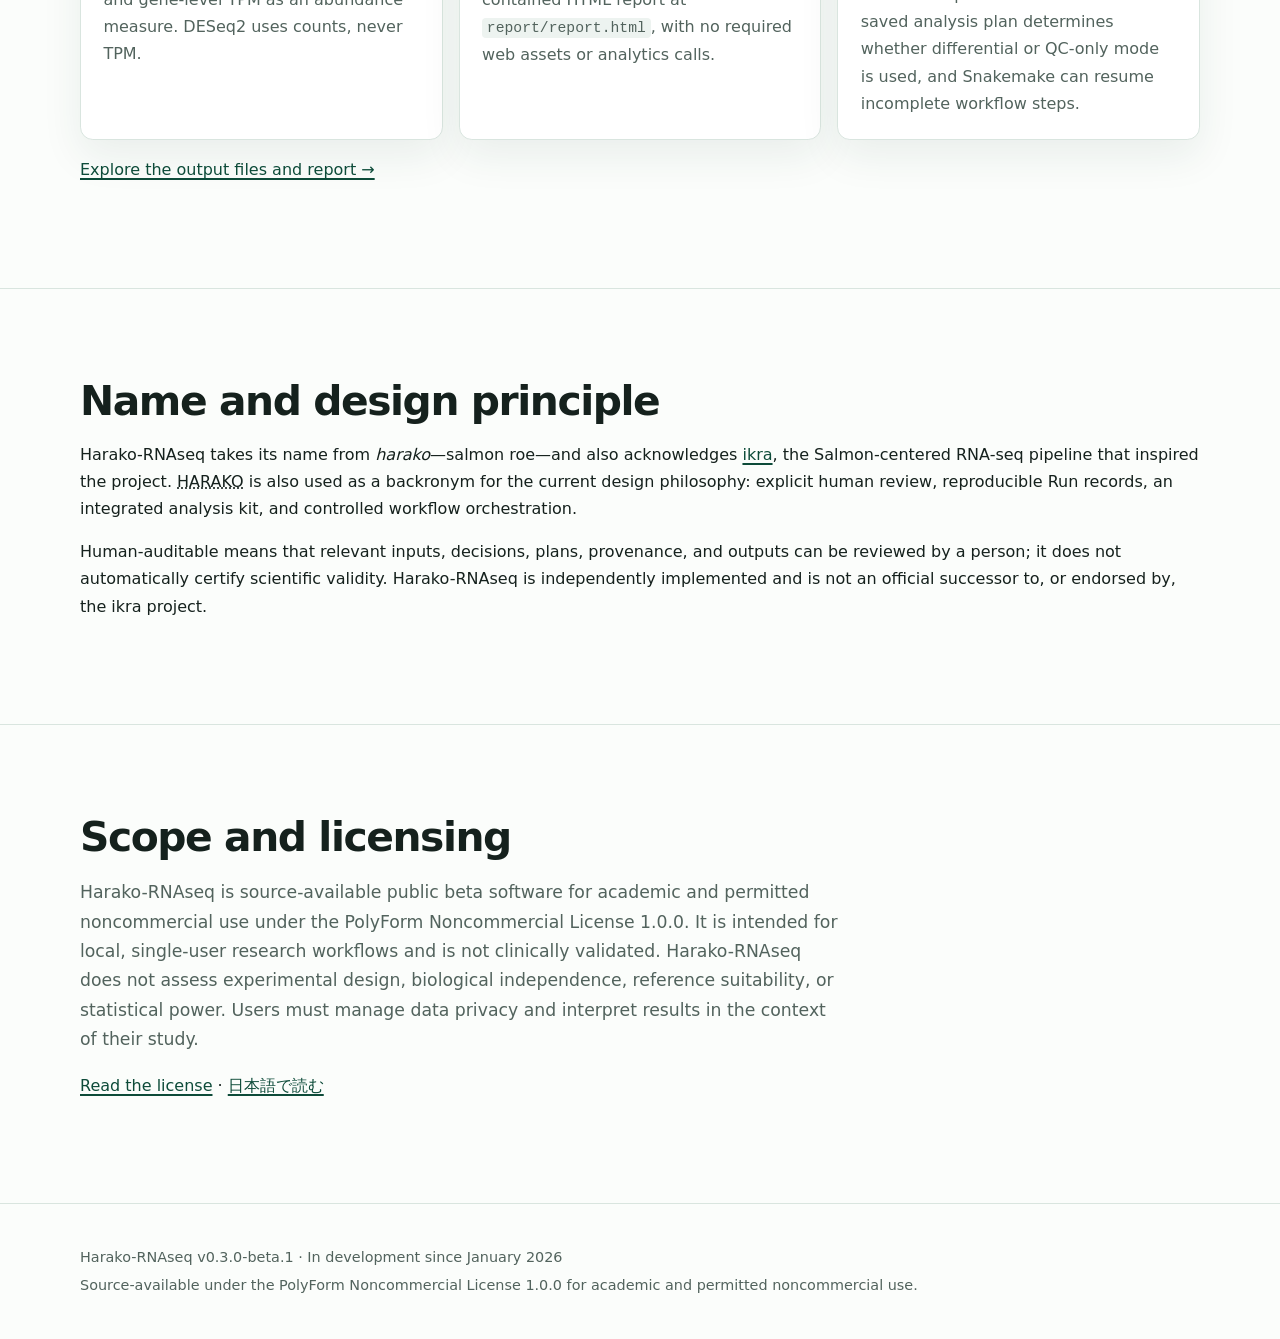
==== commit 6c7421bd: "docs(site): add authentic Harako GUI screenshots" ====
--- a/site/index.html
+++ b/site/index.html
@@ -91,6 +91,27 @@
 
     <section class="section">
       <div class="container">
+        <h2>See the Harako interface</h2>
+        <p class="section-intro">Review detected FASTQ files, sample assignments, references, and the analysis plan before starting a run.</p>
+        <div class="screenshot-gallery">
+          <figure class="screenshot-card">
+            <a href="assets/screenshots/gui-samples-en.webp" aria-label="Open full-size Samples screenshot">
+              <img src="assets/screenshots/gui-samples-en.webp" width="1440" height="900" loading="lazy" decoding="async" alt="Harako Samples step showing four paired synthetic samples assigned to explicit Control and Treatment conditions">
+            </a>
+            <figcaption>Review detected FASTQ pairs and assign each sample to an explicit condition.</figcaption>
+          </figure>
+          <figure class="screenshot-card">
+            <a href="assets/screenshots/gui-summary-en.webp" aria-label="Open full-size Summary screenshot">
+              <img src="assets/screenshots/gui-summary-en.webp" width="1440" height="900" loading="lazy" decoding="async" alt="Harako Summary step showing the differential analysis plan, condition counts, mouse GRCm39 preset, and ordered run actions">
+            </a>
+            <figcaption>Confirm the analysis mode, reference, and settings before Save, Validate, Dry run, and Run.</figcaption>
+          </figure>
+        </div>
+      </div>
+    </section>
+
+    <section class="section">
+      <div class="container">
         <h2>Designed to avoid unsupported inference</h2>
         <div class="grid">
           <article class="card">
--- a/site/assets/site.css
+++ b/site/assets/site.css
@@ -262,6 +262,42 @@
   font-weight: 900;
 }
 
+.screenshot-gallery {
+  display: grid;
+  grid-template-columns: repeat(2, minmax(0, 1fr));
+  gap: 1rem;
+}
+
+.screenshot-card {
+  overflow: hidden;
+  margin: 0;
+  border: 1px solid var(--line);
+  border-radius: 0.8rem;
+  background: var(--panel);
+  box-shadow: var(--shadow);
+}
+
+.screenshot-card a {
+  display: block;
+}
+
+.screenshot-card a:focus-visible {
+  outline: 3px solid var(--salmon);
+  outline-offset: -3px;
+}
+
+.screenshot-card img {
+  display: block;
+  width: 100%;
+  height: auto;
+  border-bottom: 1px solid var(--line);
+}
+
+.screenshot-card figcaption {
+  padding: 1rem 1.2rem 1.15rem;
+  color: var(--muted);
+}
+
 .notice {
   margin-block: 1.5rem;
   padding: 1rem 1.2rem;
@@ -322,7 +358,8 @@
   }
 
   .grid,
-  .flow {
+  .flow,
+  .screenshot-gallery {
     grid-template-columns: 1fr;
   }
 
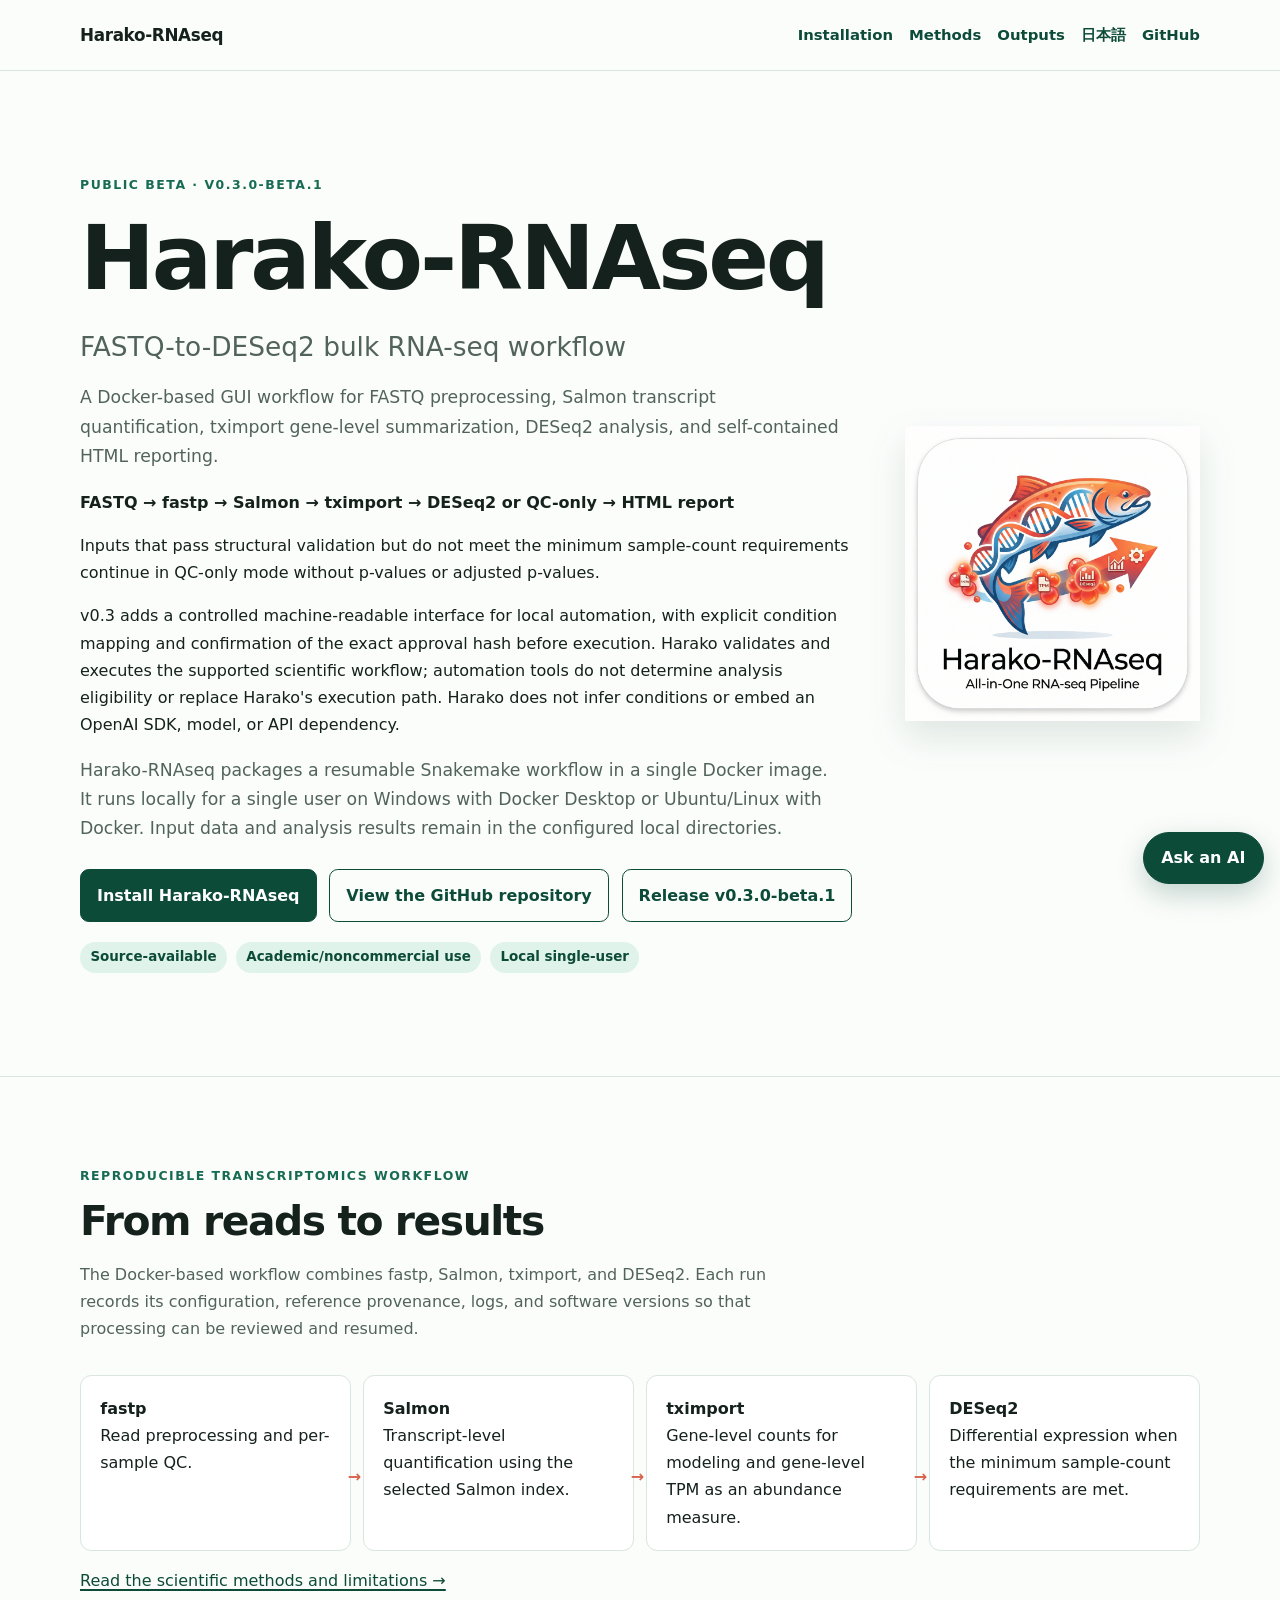
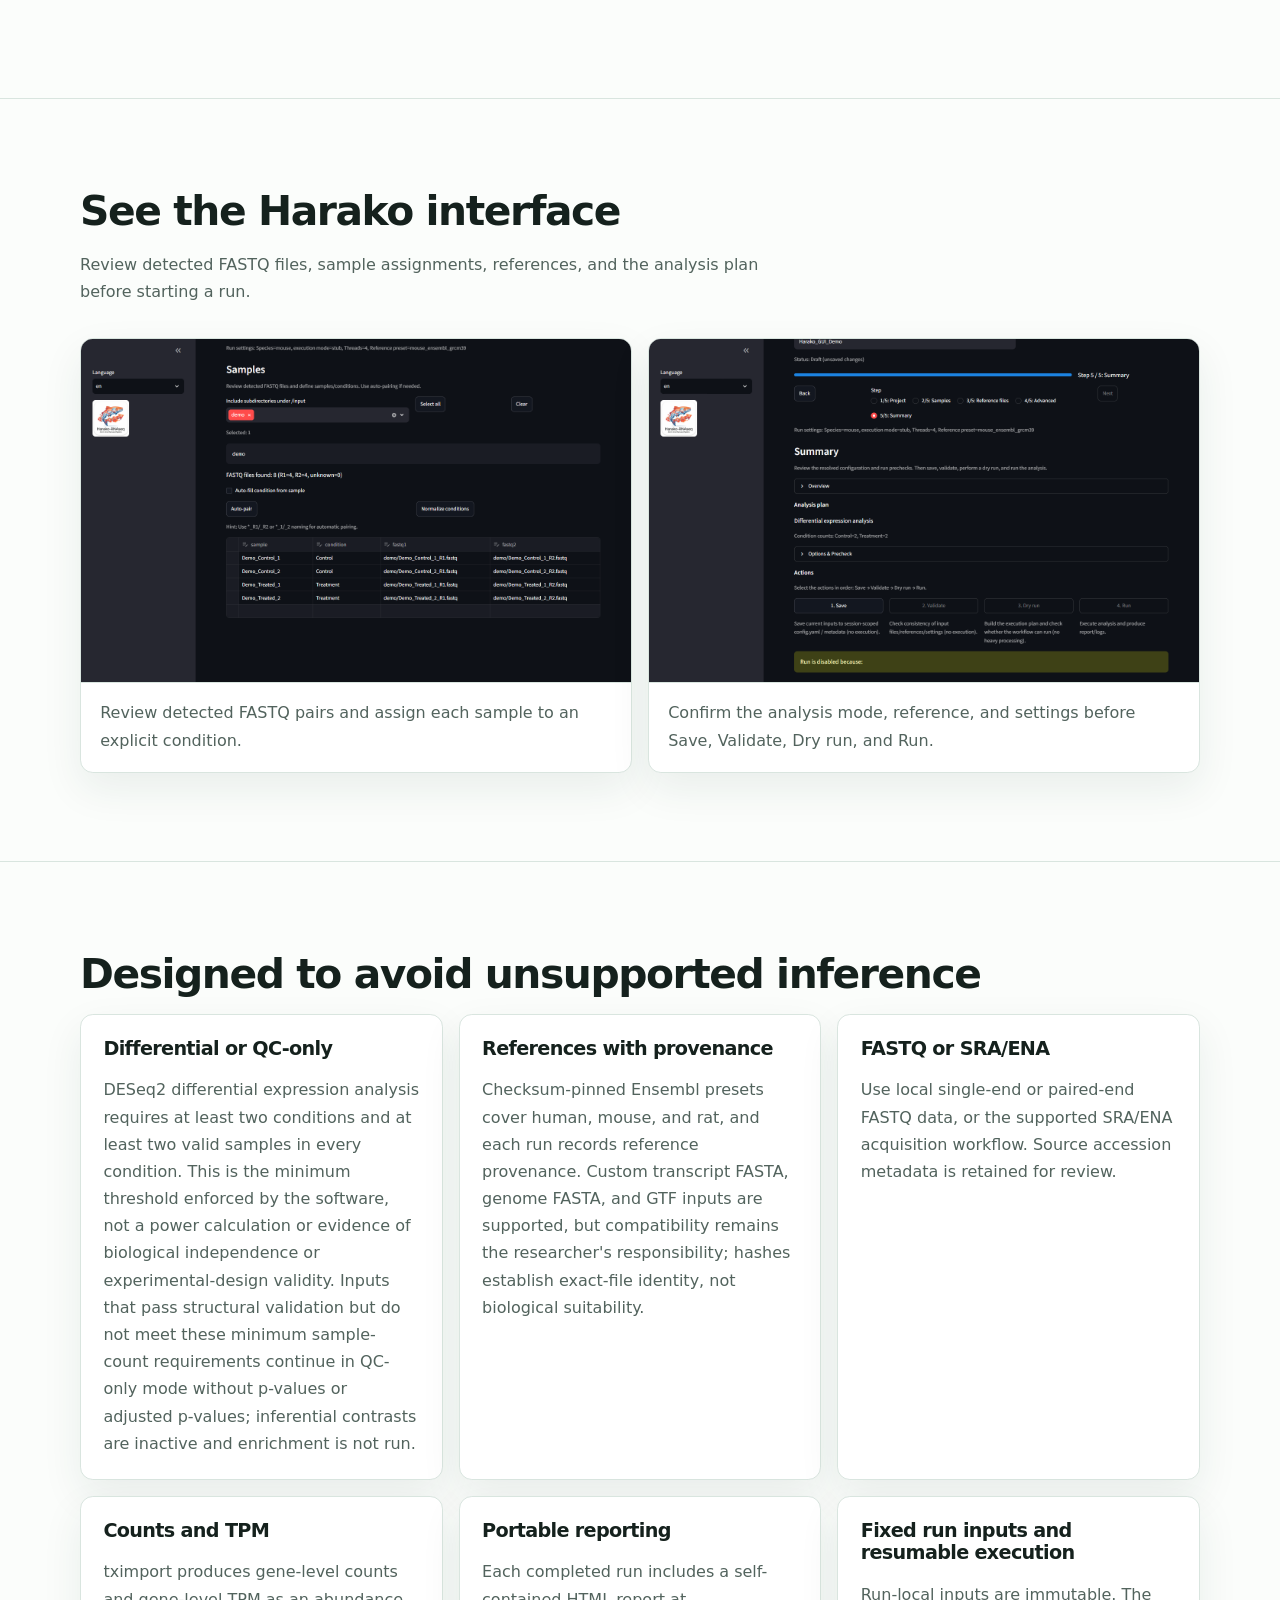
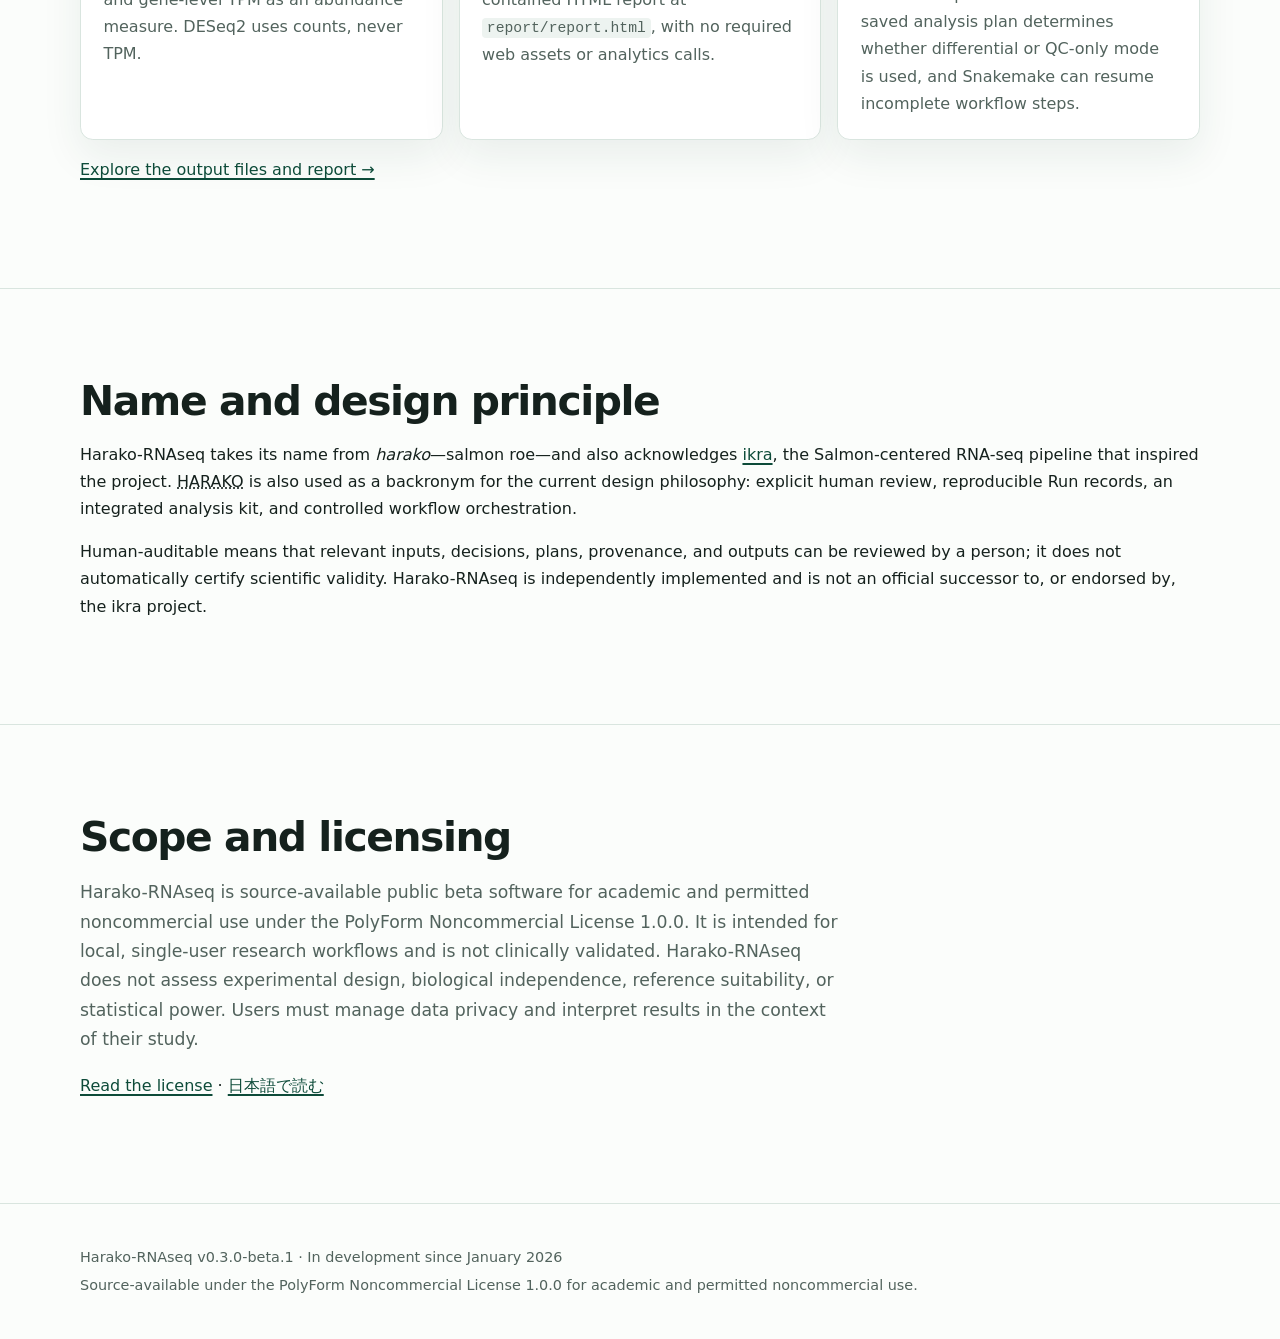
==== commit 5b8b7a94: "feat(site): add privacy-preserving AI consultation launcher" ====
--- a/site/index.html
+++ b/site/index.html
@@ -15,6 +15,7 @@
   <meta property="og:url" content="https://do-shima.github.io/harako-rnaseq/">
   <meta property="og:image" content="https://do-shima.github.io/harako-rnaseq/assets/harako-logo.png">
   <link rel="stylesheet" href="assets/site.css">
+  <script src="assets/ai-consult.js" defer></script>
   <script type="application/ld+json">
   {
     "@context": "https://schema.org",
--- a/site/assets/site.css
+++ b/site/assets/site.css
@@ -338,6 +338,170 @@
   margin: 0.25rem 0;
 }
 
+.ai-consult-launcher {
+  position: fixed;
+  right: max(1rem, env(safe-area-inset-right));
+  bottom: max(1rem, env(safe-area-inset-bottom));
+  z-index: 40;
+  min-height: 44px;
+  padding: 0.72rem 1.1rem;
+  border: 1px solid var(--green-dark);
+  border-radius: 999px;
+  color: white;
+  background: var(--green-dark);
+  box-shadow: 0 10px 28px rgba(13, 75, 57, 0.24);
+  font: inherit;
+  font-weight: 750;
+  cursor: pointer;
+}
+
+.ai-consult-launcher:hover {
+  border-color: var(--salmon);
+  background: var(--salmon);
+}
+
+.ai-consult-dialog {
+  width: min(680px, calc(100% - 2rem));
+  max-height: calc(100vh - 2rem);
+  margin: auto;
+  padding: 0;
+  overflow: auto;
+  border: 1px solid var(--line);
+  border-radius: 0.8rem;
+  color: var(--ink);
+  background: var(--panel);
+  box-shadow: 0 22px 64px rgba(13, 75, 57, 0.24);
+}
+
+.ai-consult-dialog::backdrop {
+  background: rgba(21, 33, 29, 0.55);
+}
+
+.ai-consult-panel {
+  padding: clamp(1rem, 4vw, 1.6rem);
+}
+
+.ai-consult-header {
+  display: flex;
+  align-items: flex-start;
+  justify-content: space-between;
+  gap: 1rem;
+}
+
+.ai-consult-header h2 {
+  margin: 0;
+  font-size: clamp(1.45rem, 4vw, 2rem);
+}
+
+.ai-consult-close,
+.ai-consult-provider-grid button,
+.ai-consult-copy-only {
+  min-height: 44px;
+  border: 1px solid var(--green-dark);
+  border-radius: 0.55rem;
+  color: var(--green-dark);
+  background: var(--panel);
+  font: inherit;
+  font-weight: 750;
+  cursor: pointer;
+}
+
+.ai-consult-close {
+  flex: 0 0 44px;
+  width: 44px;
+  padding: 0;
+  font-size: 1.5rem;
+  line-height: 1;
+}
+
+.ai-consult-introduction {
+  margin: 0.75rem 0 1rem;
+  color: var(--muted);
+}
+
+.ai-consult-field {
+  margin-top: 1rem;
+}
+
+.ai-consult-field label,
+.ai-consult-providers-label {
+  display: block;
+  margin: 0 0 0.35rem;
+  font-weight: 750;
+}
+
+.ai-consult-field select,
+.ai-consult-field textarea {
+  width: 100%;
+  min-height: 44px;
+  padding: 0.65rem 0.75rem;
+  border: 1px solid #a9bbb3;
+  border-radius: 0.5rem;
+  color: var(--ink);
+  background: var(--panel);
+  font: inherit;
+  line-height: 1.5;
+}
+
+.ai-consult-field textarea {
+  resize: vertical;
+}
+
+.ai-consult-field .ai-consult-prompt {
+  min-height: 11rem;
+  color: var(--muted);
+  background: #f3f7f5;
+  font-family: ui-monospace, SFMono-Regular, Consolas, monospace;
+  font-size: 0.82rem;
+}
+
+.ai-consult-privacy {
+  margin: 1rem 0;
+  padding: 0.9rem 1rem;
+  border-left: 4px solid var(--salmon);
+  background: #fff4f1;
+  font-size: 0.92rem;
+}
+
+.ai-consult-provider-grid {
+  display: grid;
+  grid-template-columns: repeat(2, minmax(0, 1fr));
+  gap: 0.65rem;
+}
+
+.ai-consult-provider-grid button,
+.ai-consult-copy-only {
+  padding: 0.65rem 0.85rem;
+}
+
+.ai-consult-provider-grid button:hover,
+.ai-consult-copy-only:hover,
+.ai-consult-close:hover {
+  border-color: var(--salmon);
+  color: white;
+  background: var(--salmon);
+}
+
+.ai-consult-copy-only {
+  width: 100%;
+  margin-top: 0.65rem;
+}
+
+.ai-consult-status {
+  min-height: 1.7em;
+  margin: 0.75rem 0 0;
+  color: var(--muted);
+  font-size: 0.9rem;
+}
+
+.ai-consult-launcher:focus-visible,
+.ai-consult-dialog button:focus-visible,
+.ai-consult-dialog select:focus-visible,
+.ai-consult-dialog textarea:focus-visible {
+  outline: 3px solid var(--salmon);
+  outline-offset: 3px;
+}
+
 @media (max-width: 760px) {
   .nav {
     align-items: flex-start;
@@ -370,3 +534,14 @@
     transform: rotate(90deg);
   }
 }
+
+@media (max-width: 520px) {
+  .ai-consult-provider-grid {
+    grid-template-columns: 1fr;
+  }
+
+  .ai-consult-dialog {
+    width: calc(100% - 1rem);
+    max-height: calc(100vh - 1rem);
+  }
+}
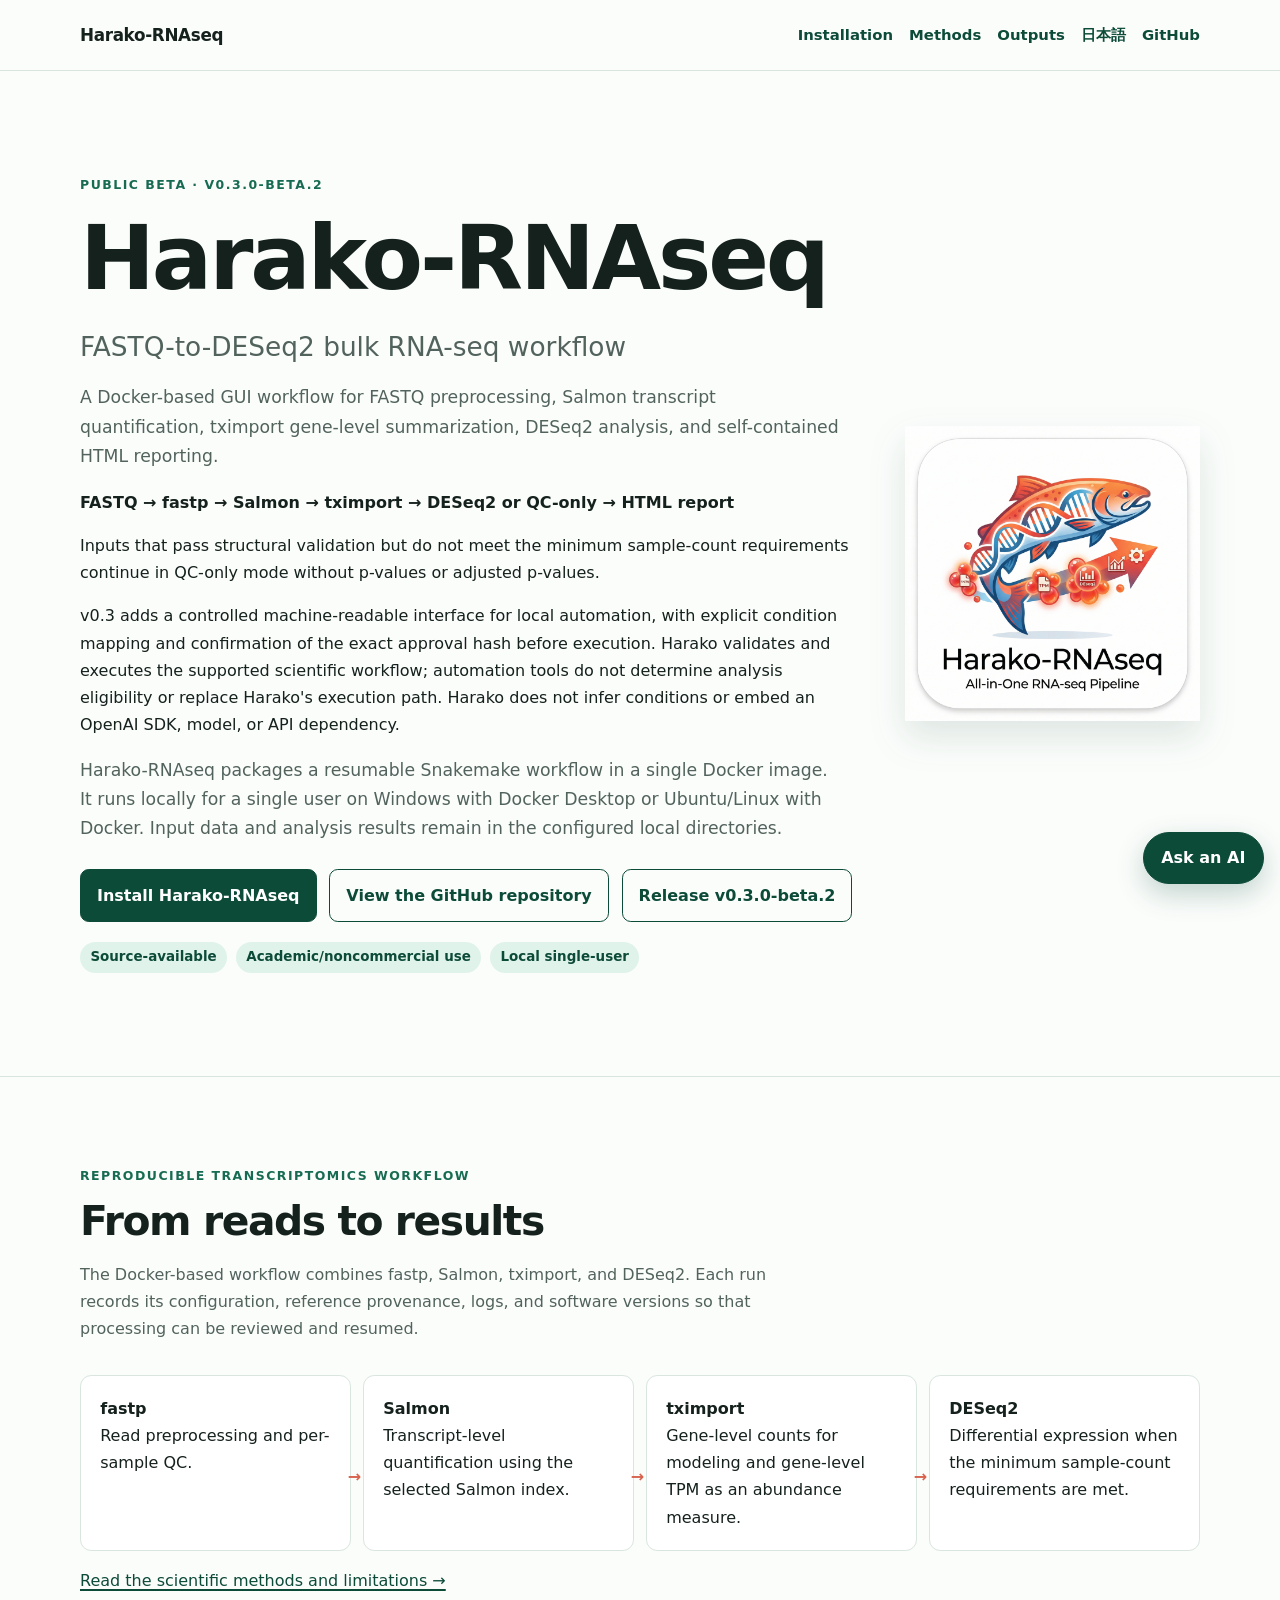
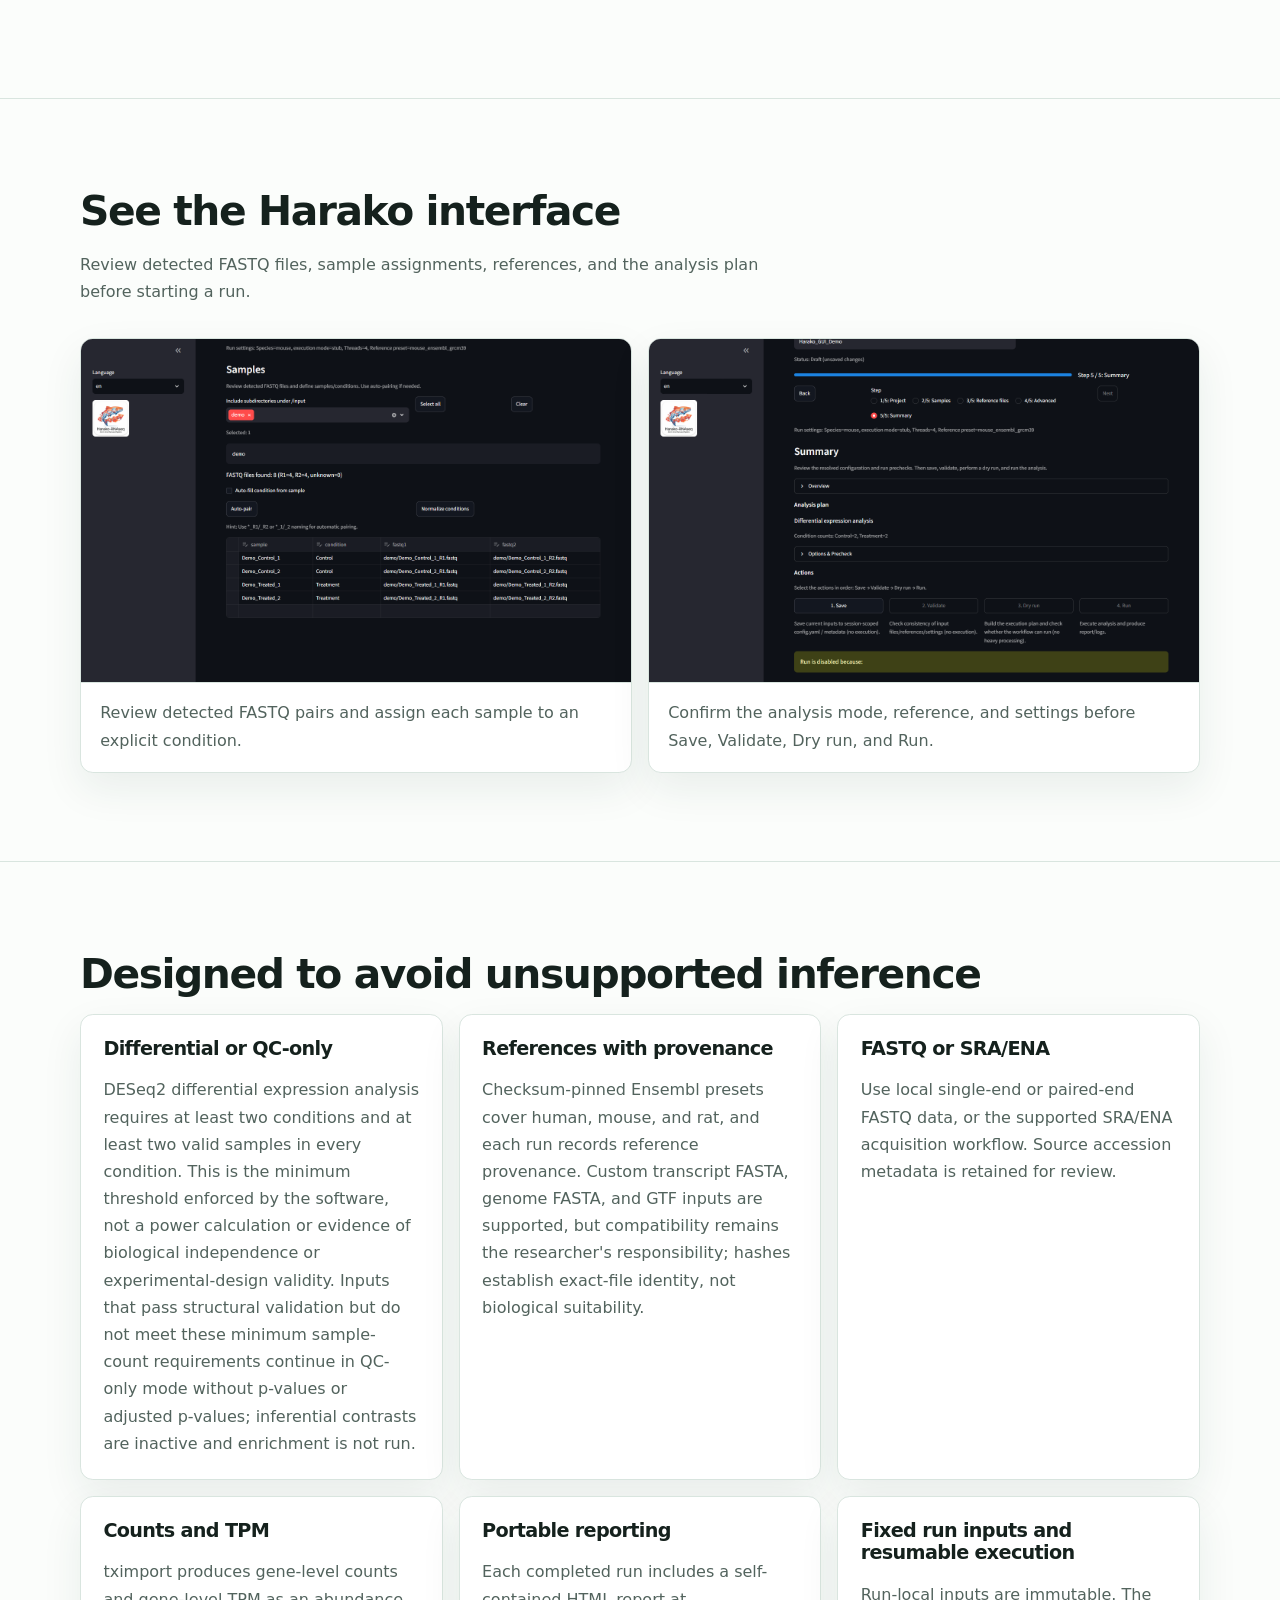
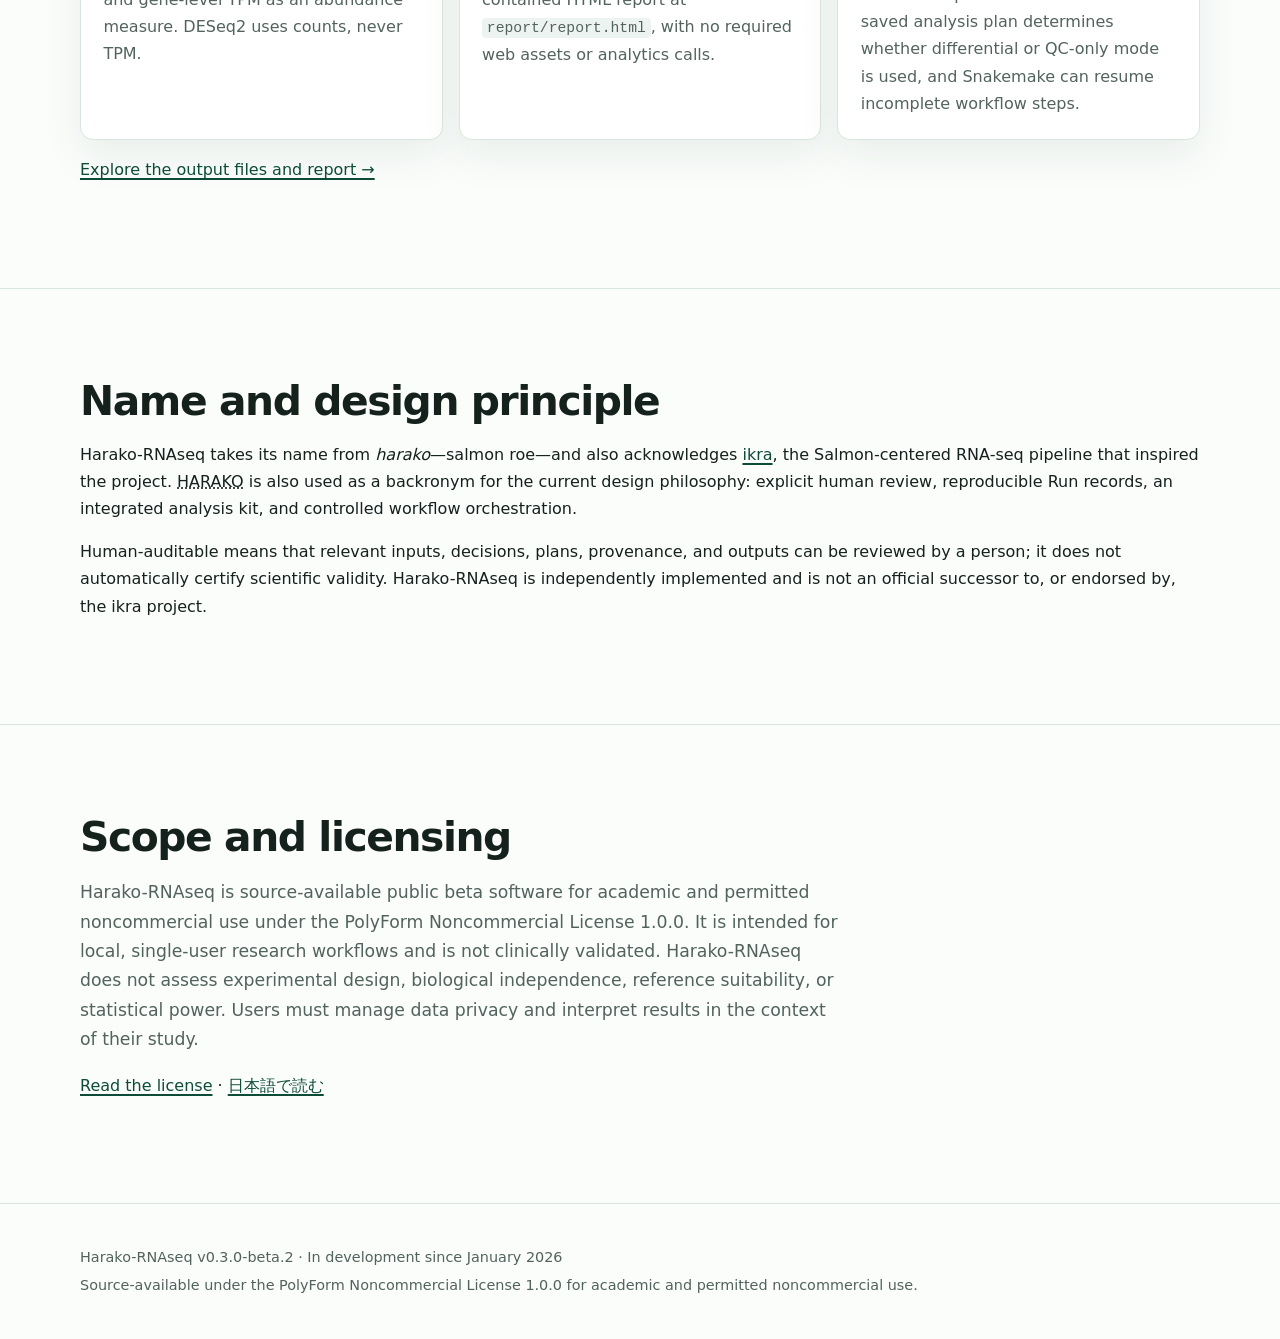
==== commit 8543fadd: "chore(release): prepare v0.3.0-beta.2" ====
--- a/site/index.html
+++ b/site/index.html
@@ -22,12 +22,12 @@
     "@type": "SoftwareApplication",
     "name": "Harako-RNAseq",
     "alternateName": "Harako RNAseq",
-    "softwareVersion": "0.3.0-beta.1",
+    "softwareVersion": "0.3.0-beta.2",
     "operatingSystem": "Windows and Linux through Docker",
     "applicationSubCategory": "Bioinformatics",
     "description": "Harako-RNAseq is a Docker-based bulk RNA-seq GUI workflow from FASTQ preprocessing through Salmon, tximport, DESeq2 or QC-only analysis, and self-contained HTML reporting.",
     "codeRepository": "https://github.com/do-shima/harako-rnaseq",
-    "downloadUrl": "https://github.com/do-shima/harako-rnaseq/releases/tag/v0.3.0-beta.1",
+    "downloadUrl": "https://github.com/do-shima/harako-rnaseq/releases/tag/v0.3.0-beta.2",
     "license": "https://polyformproject.org/licenses/noncommercial/1.0.0/",
     "author": {"@type": "Person", "name": "Daisuke Ohshima"},
     "isAccessibleForFree": true,
@@ -53,7 +53,7 @@
   <main id="main">
     <section class="container hero">
       <div>
-        <p class="eyebrow">Public beta · v0.3.0-beta.1</p>
+        <p class="eyebrow">Public beta · v0.3.0-beta.2</p>
         <h1>Harako-RNAseq</h1>
         <p class="subtitle">FASTQ-to-DESeq2 bulk RNA-seq workflow</p>
         <p class="lede">A Docker-based GUI workflow for FASTQ preprocessing, Salmon transcript quantification, tximport gene-level summarization, DESeq2 analysis, and self-contained HTML reporting.</p>
@@ -64,7 +64,7 @@
         <div class="actions">
           <a class="button primary" href="installation/">Install Harako-RNAseq</a>
           <a class="button" href="https://github.com/do-shima/harako-rnaseq">View the GitHub repository</a>
-          <a class="button" href="https://github.com/do-shima/harako-rnaseq/releases/tag/v0.3.0-beta.1">Release v0.3.0-beta.1</a>
+          <a class="button" href="https://github.com/do-shima/harako-rnaseq/releases/tag/v0.3.0-beta.2">Release v0.3.0-beta.2</a>
         </div>
         <div class="status" aria-label="Project status">
           <span class="pill">Source-available</span>
@@ -163,7 +163,7 @@
 
   <footer class="site-footer">
     <div class="container">
-      <p>Harako-RNAseq v0.3.0-beta.1 · In development since January 2026</p>
+      <p>Harako-RNAseq v0.3.0-beta.2 · In development since January 2026</p>
       <p>Source-available under the PolyForm Noncommercial License 1.0.0 for academic and permitted noncommercial use.</p>
     </div>
   </footer>
--- a/site/assets/site.css
+++ b/site/assets/site.css
@@ -395,6 +395,7 @@
 
 .ai-consult-close,
 .ai-consult-provider-grid button,
+.ai-consult-share,
 .ai-consult-copy-only {
   min-height: 44px;
   border: 1px solid var(--green-dark);
@@ -455,6 +456,46 @@
   font-size: 0.82rem;
 }
 
+.ai-consult-details {
+  margin-top: 0.75rem;
+  border: 1px solid var(--line);
+  border-radius: 0.55rem;
+  background: var(--panel);
+}
+
+.ai-consult-details summary {
+  min-height: 44px;
+  padding: 0.55rem 0.8rem;
+  font-weight: 750;
+  cursor: pointer;
+}
+
+.ai-consult-details[open] summary {
+  border-bottom: 1px solid var(--line);
+}
+
+.ai-consult-details .ai-consult-field {
+  margin: 0;
+  padding: 0.85rem;
+}
+
+.ai-consult-details-copy {
+  margin: 0;
+  padding: 0.85rem;
+  color: var(--muted);
+}
+
+.ai-consult-visually-hidden {
+  position: absolute;
+  width: 1px;
+  height: 1px;
+  padding: 0;
+  overflow: hidden;
+  clip: rect(0 0 0 0);
+  white-space: nowrap;
+  border: 0;
+}
+
 .ai-consult-privacy {
   margin: 1rem 0;
   padding: 0.9rem 1rem;
@@ -470,11 +511,13 @@
 }
 
 .ai-consult-provider-grid button,
+.ai-consult-share,
 .ai-consult-copy-only {
   padding: 0.65rem 0.85rem;
 }
 
 .ai-consult-provider-grid button:hover,
+.ai-consult-share:hover,
 .ai-consult-copy-only:hover,
 .ai-consult-close:hover {
   border-color: var(--salmon);
@@ -482,9 +525,24 @@
   background: var(--salmon);
 }
 
+.ai-consult-share-section[hidden] {
+  display: none;
+}
+
+.ai-consult-share {
+  width: 100%;
+  color: white;
+  background: var(--green-dark);
+}
+
+.ai-consult-share-helper {
+  margin: 0.4rem 0 0;
+  color: var(--muted);
+  font-size: 0.88rem;
+}
+
 .ai-consult-copy-only {
   width: 100%;
-  margin-top: 0.65rem;
 }
 
 .ai-consult-status {
@@ -492,6 +550,10 @@
   margin: 0.75rem 0 0;
   color: var(--muted);
   font-size: 0.9rem;
+}
+
+.ai-consult-status:empty {
+  display: none;
 }
 
 .ai-consult-launcher:focus-visible,
@@ -502,6 +564,11 @@
   outline-offset: 3px;
 }
 
+.ai-consult-details summary:focus-visible {
+  outline: 3px solid var(--salmon);
+  outline-offset: 3px;
+}
+
 @media (max-width: 760px) {
   .nav {
     align-items: flex-start;
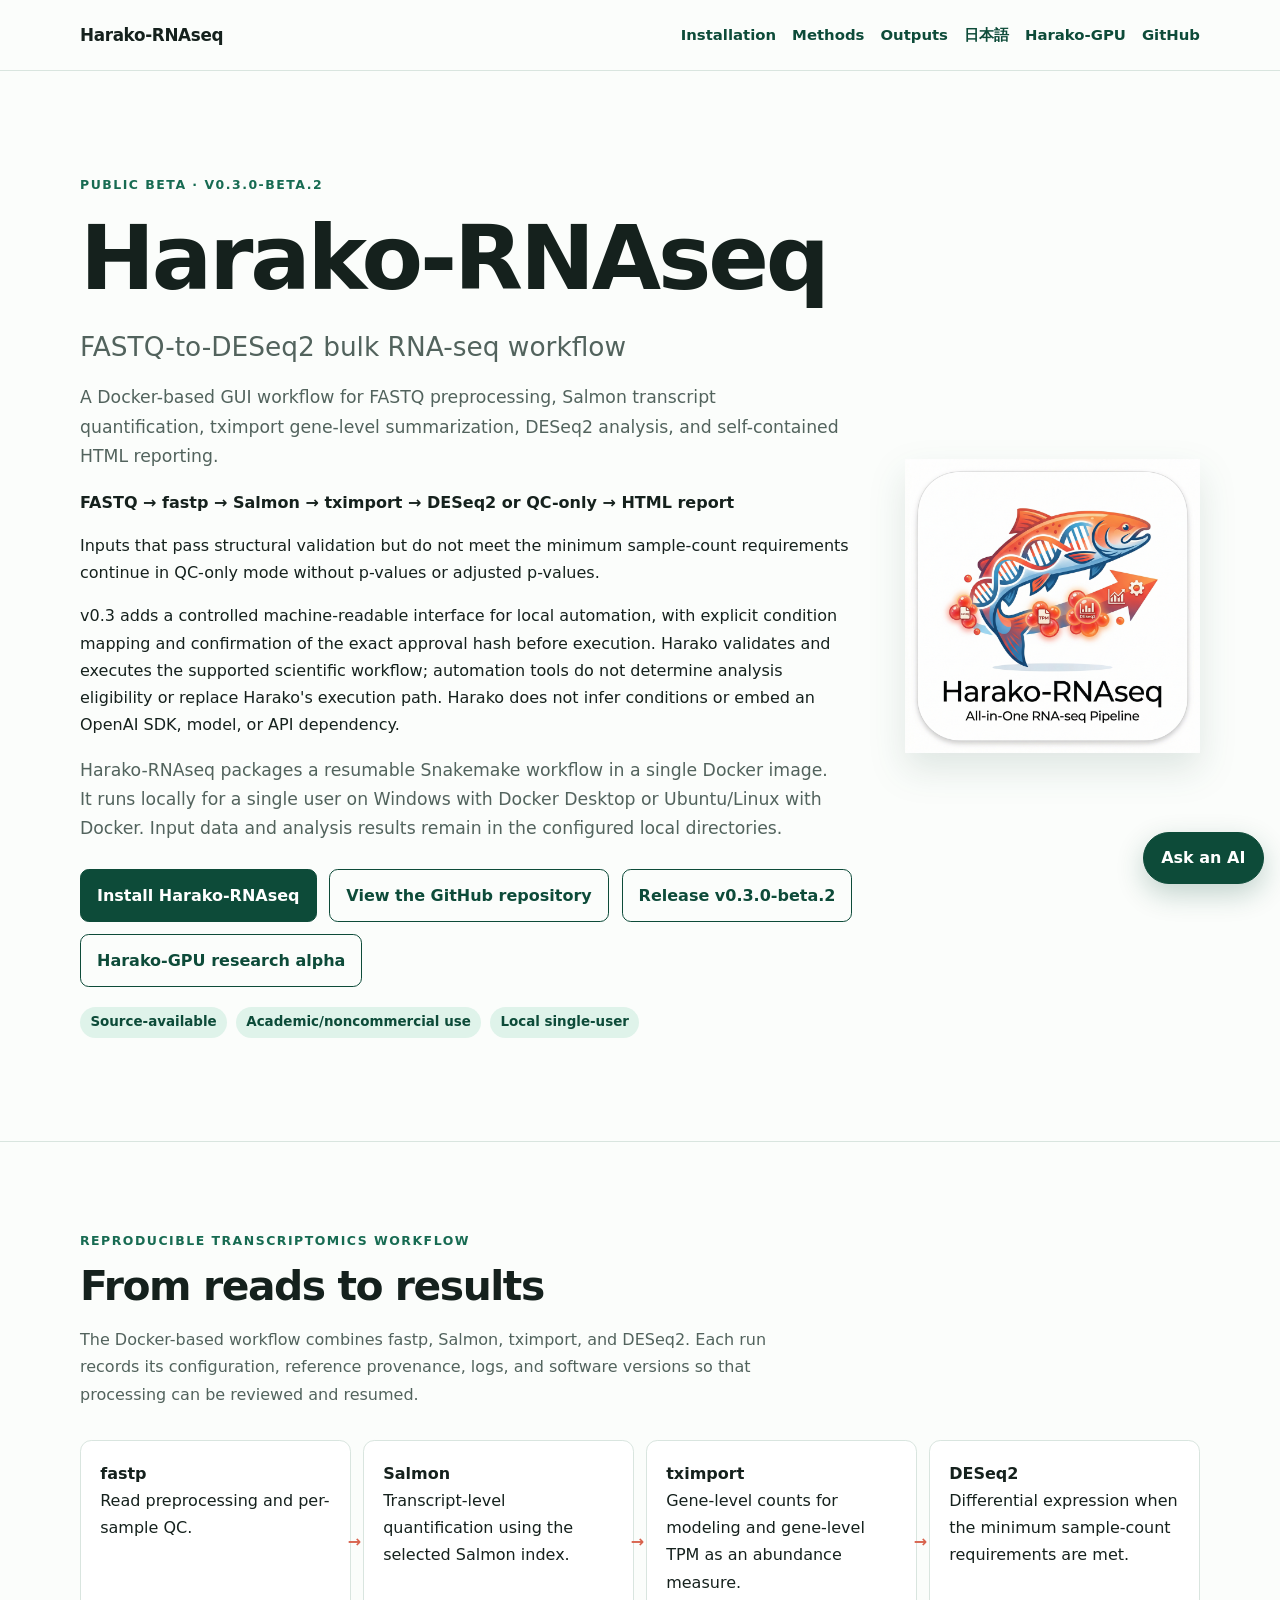
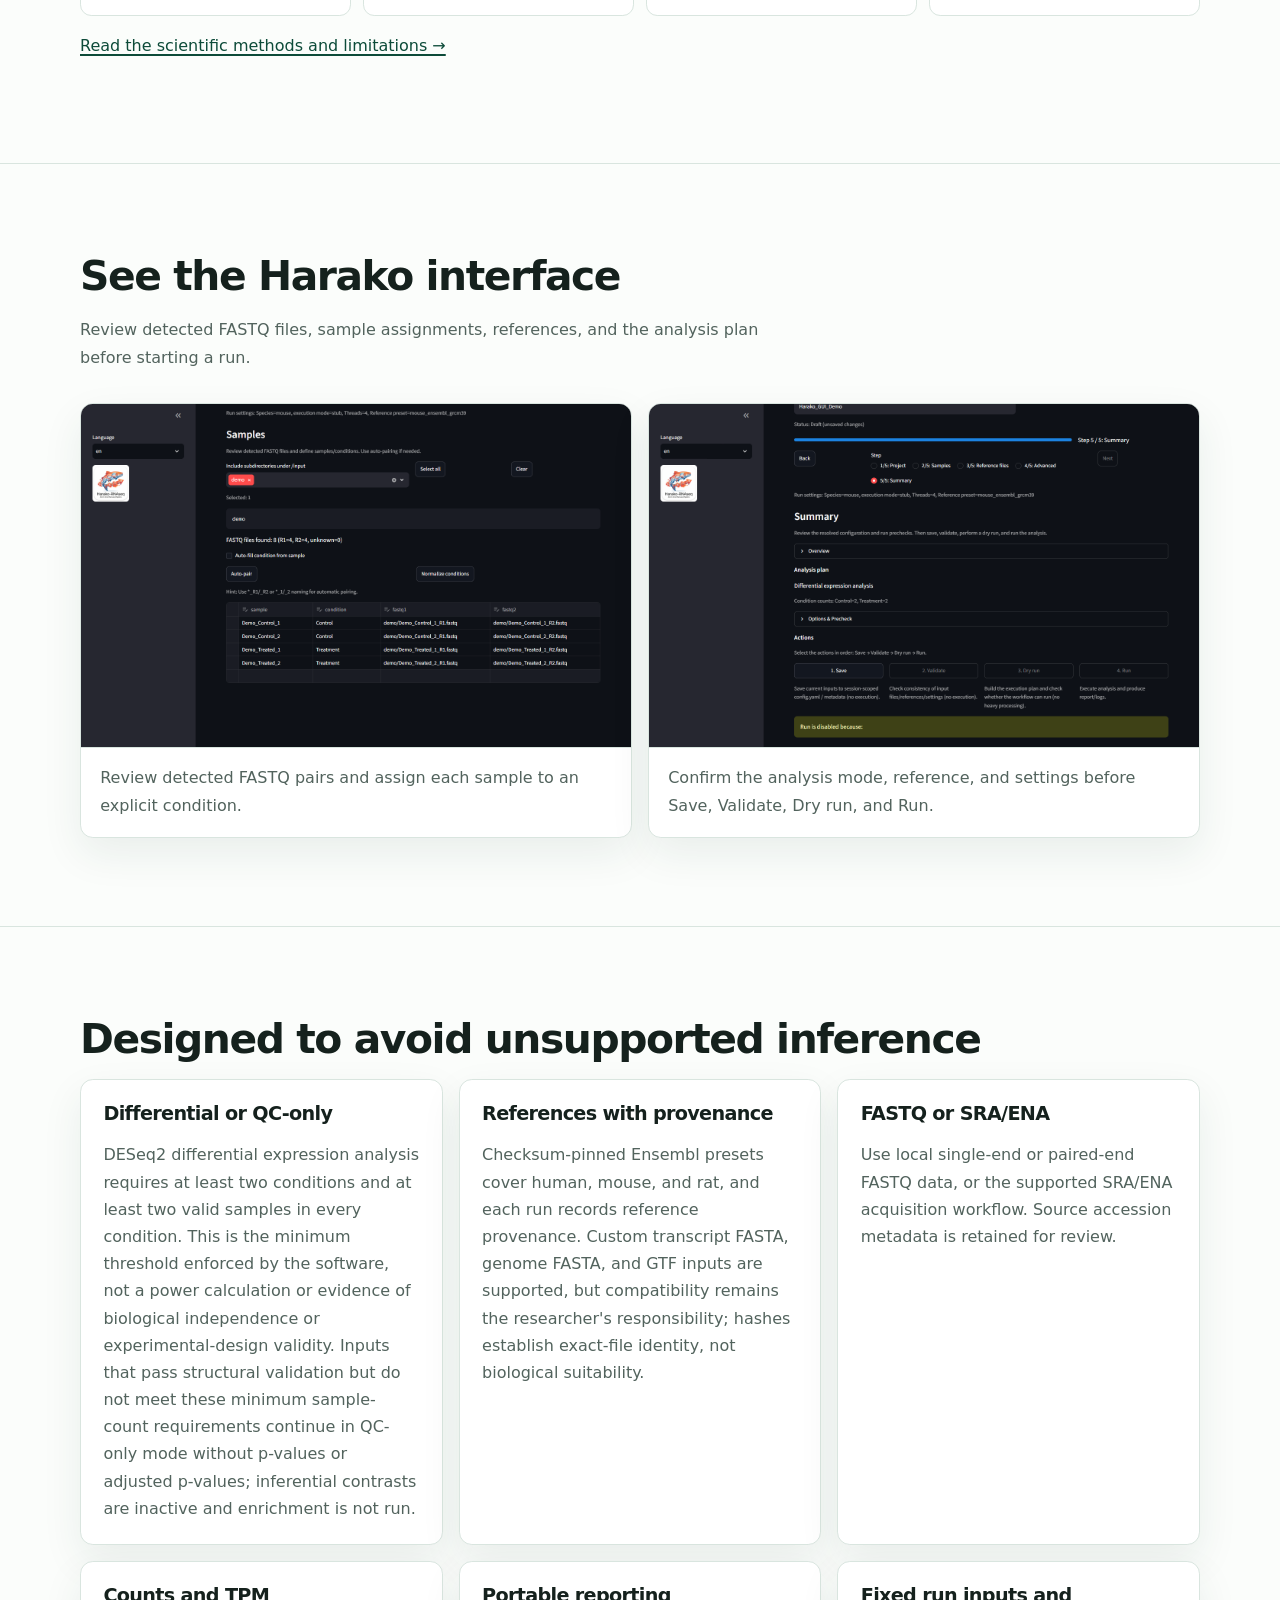
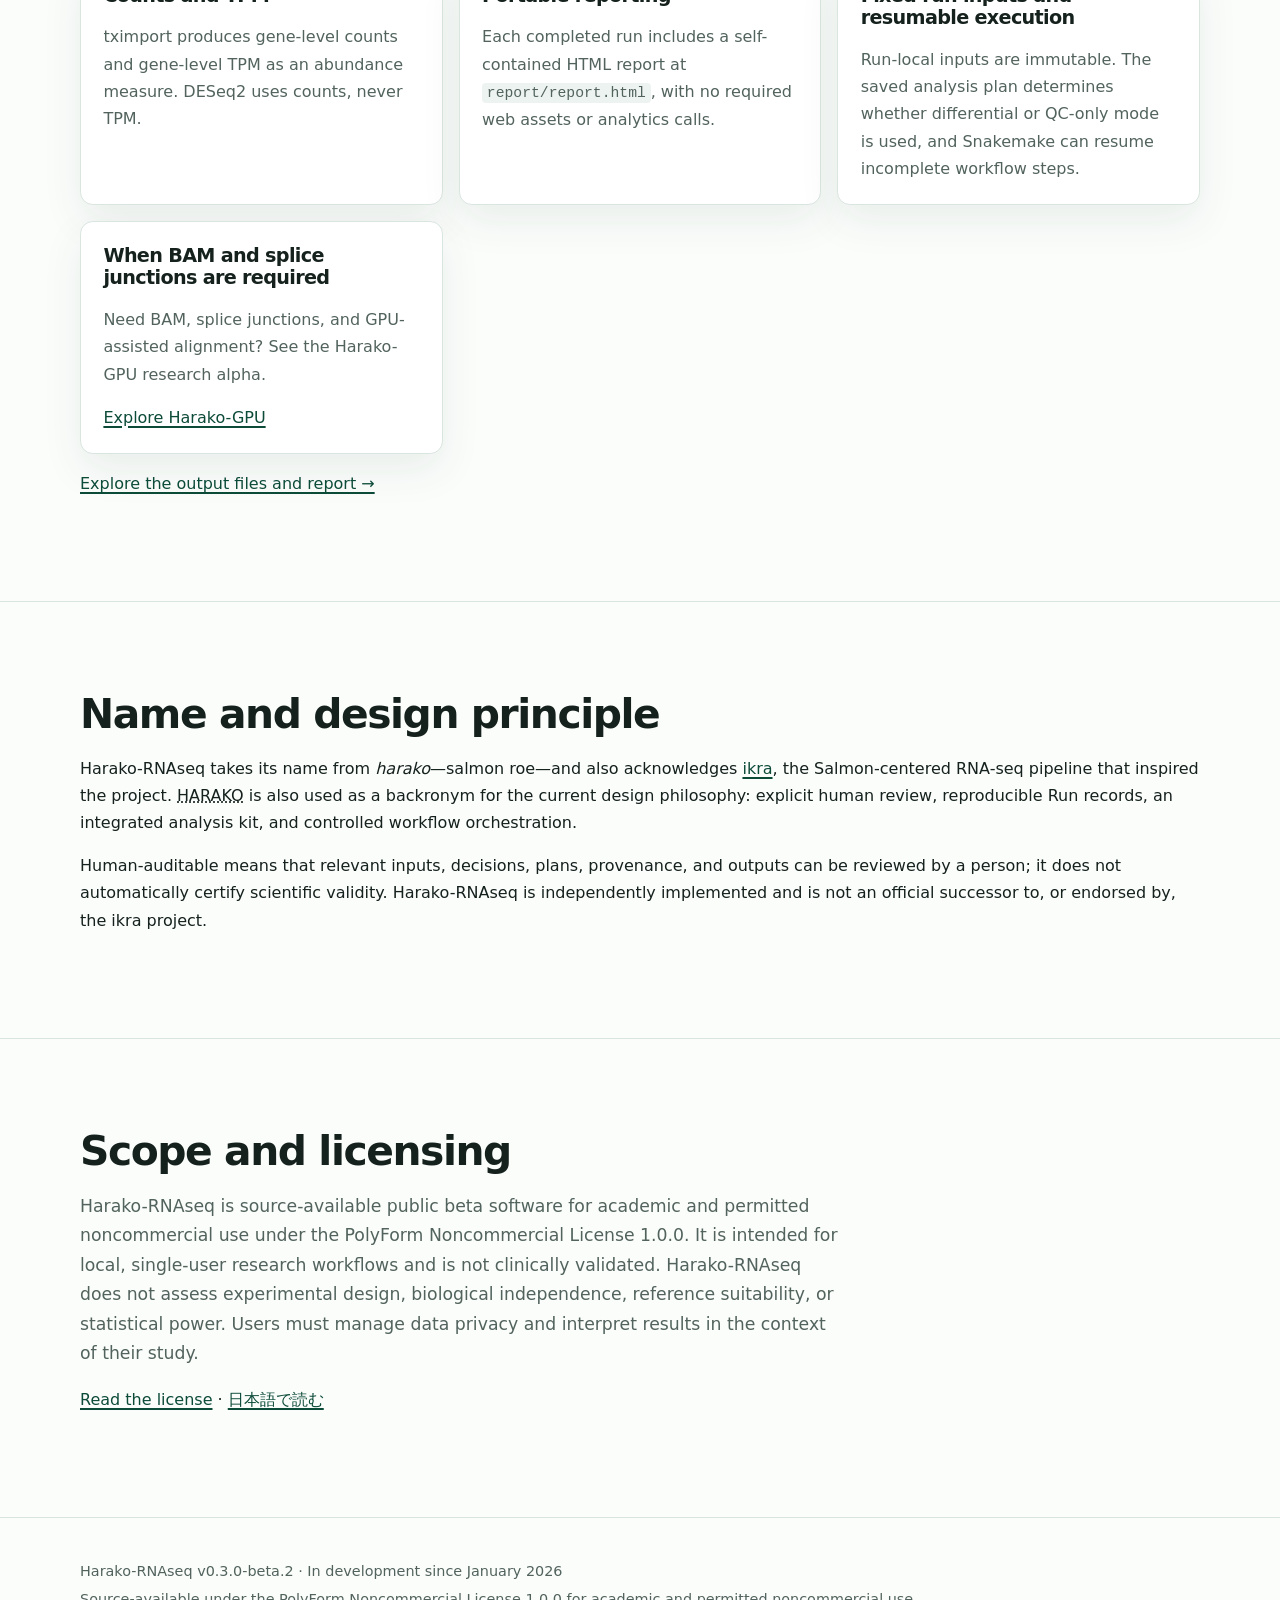
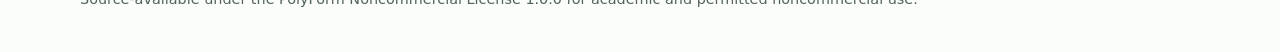
==== commit 5acccdf4: "docs: link the Harako-GPU research alpha" ====
--- a/site/index.html
+++ b/site/index.html
@@ -45,6 +45,7 @@
         <a href="methods/">Methods</a>
         <a href="outputs/">Outputs</a>
         <a href="ja/" lang="ja">日本語</a>
+        <a href="https://do-shima.github.io/Harako-GPU/">Harako-GPU</a>
         <a href="https://github.com/do-shima/harako-rnaseq">GitHub</a>
       </div>
     </nav>
@@ -65,6 +66,7 @@
           <a class="button primary" href="installation/">Install Harako-RNAseq</a>
           <a class="button" href="https://github.com/do-shima/harako-rnaseq">View the GitHub repository</a>
           <a class="button" href="https://github.com/do-shima/harako-rnaseq/releases/tag/v0.3.0-beta.2">Release v0.3.0-beta.2</a>
+          <a class="button" href="https://do-shima.github.io/Harako-GPU/">Harako-GPU research alpha</a>
         </div>
         <div class="status" aria-label="Project status">
           <span class="pill">Source-available</span>
@@ -139,6 +141,11 @@
             <h3>Fixed run inputs and resumable execution</h3>
             <p>Run-local inputs are immutable. The saved analysis plan determines whether differential or QC-only mode is used, and Snakemake can resume incomplete workflow steps.</p>
           </article>
+          <article class="card">
+            <h3>When BAM and splice junctions are required</h3>
+            <p>Need BAM, splice junctions, and GPU-assisted alignment? See the Harako-GPU research alpha.</p>
+            <p><a href="https://do-shima.github.io/Harako-GPU/">Explore Harako-GPU</a></p>
+          </article>
         </div>
         <p><a href="outputs/">Explore the output files and report →</a></p>
       </div>
